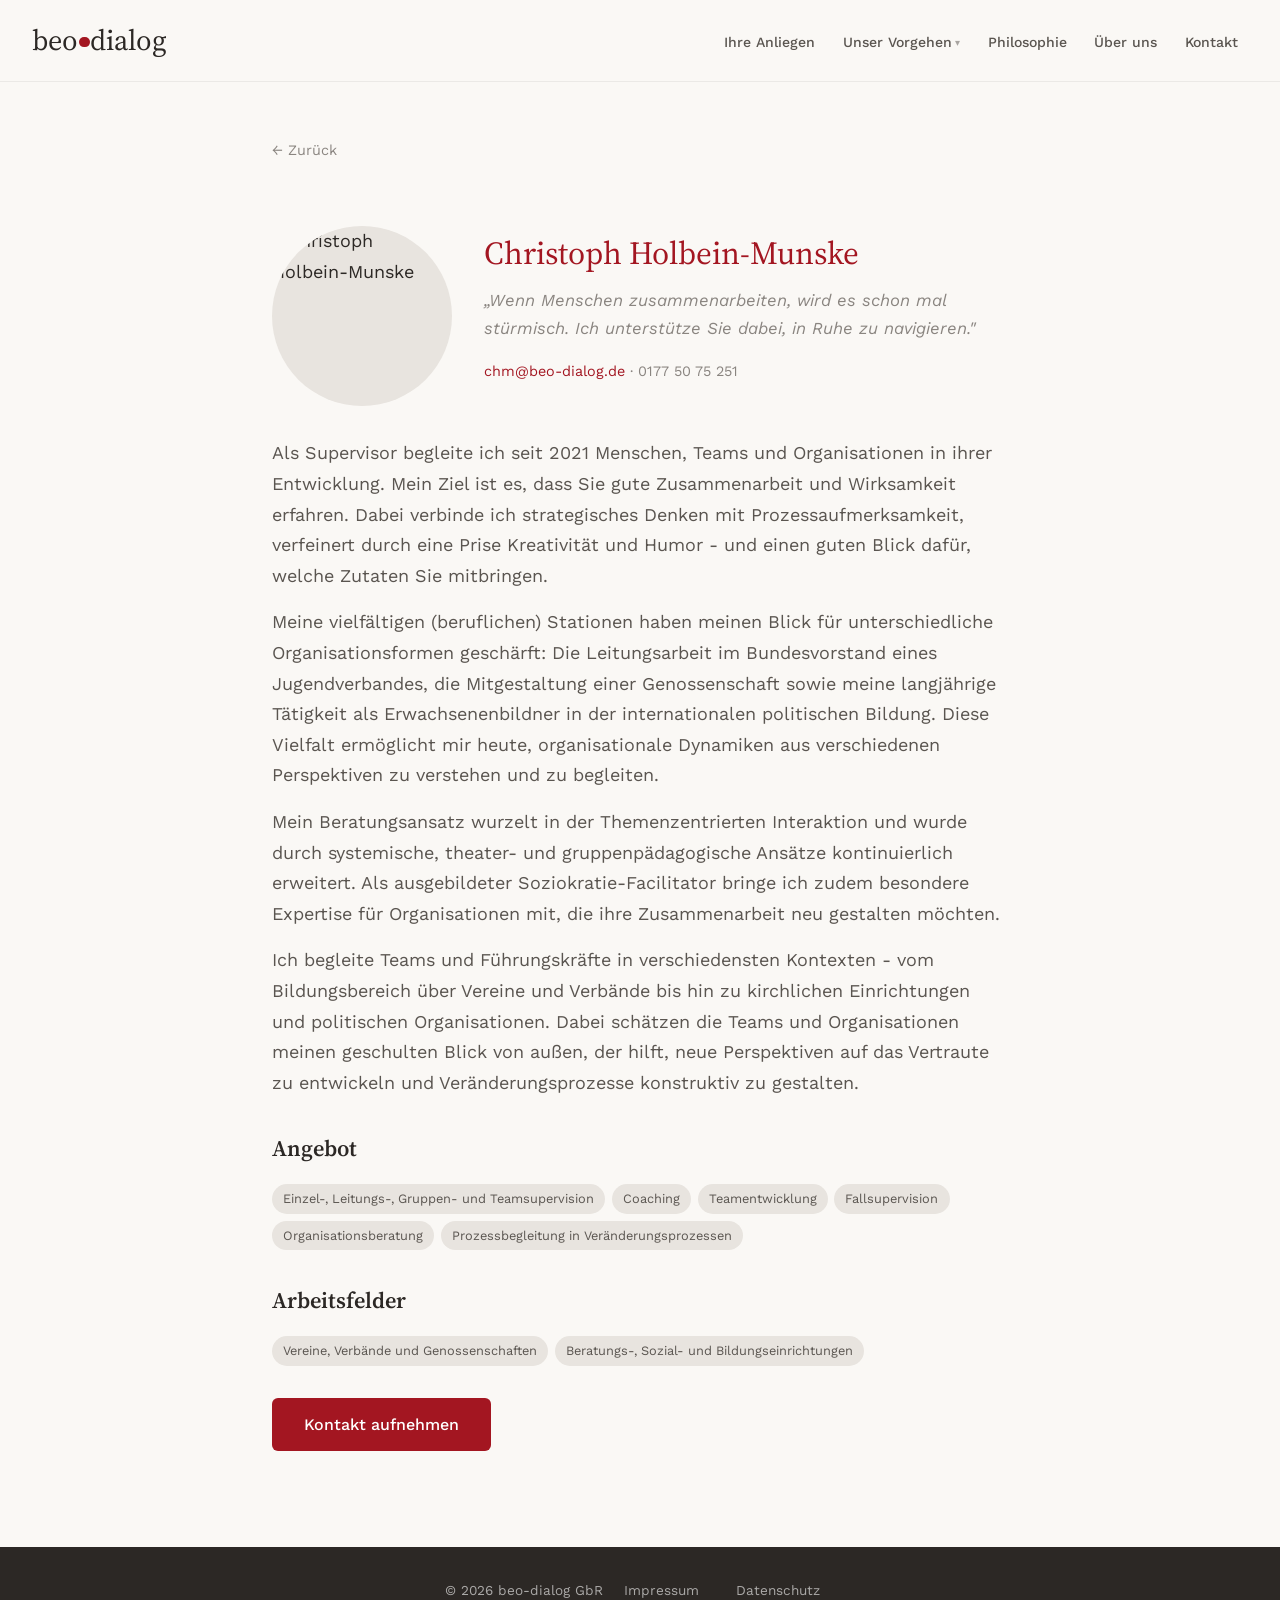
==== christoph-holbein-munske.html @ 33ee1fd1 "Restructure single-file app into separate HTML pages - Extract shared styles into style.css - Create" ====
<!DOCTYPE html>
<html lang="de">
<head>
  <meta charset="UTF-8">
  <meta name="viewport" content="width=device-width, initial-scale=1.0">
  <meta name="description" content="Christoph Holbein-Munske – Supervisor und Coach bei beo-dialog.">
  <title>Christoph Holbein-Munske – beo-dialog</title>
  <link rel="preconnect" href="https://fonts.googleapis.com">
  <link rel="preconnect" href="https://fonts.gstatic.com" crossorigin>
  <link href="https://fonts.googleapis.com/css2?family=Source+Serif+4:opsz,wght@8..60,400;8..60,600&family=Work+Sans:wght@300;400;500;600&display=swap" rel="stylesheet">
  <link rel="stylesheet" href="style.css">
</head>
<body>

<nav>
  <a href="index.html" class="logo">beo<span class="logo-dot"></span>dialog</a>
  <ul class="nav-links">
    <li><a href="index.html#anliegen">Ihre Anliegen</a></li>
    <li class="nav-dropdown">
      <a href="index.html#formate">Unser Vorgehen</a>
      <div class="dropdown-menu">
        <a href="supervision.html">Supervision</a>
        <a href="coaching.html">Coaching / Führung</a>
        <a href="teamentwicklung.html">Teamentwicklung</a>
        <a href="organisationsberatung.html">Organisationsberatung</a>
        <a href="training.html">Training</a>
      </div>
    </li>
    <li><a href="index.html#philosophie">Philosophie</a></li>
    <li><a href="index.html#ueber-uns">Über uns</a></li>
    <li><a href="index.html#kontakt">Kontakt</a></li>
  </ul>
  <button class="nav-toggle" aria-label="Menü"><span></span><span></span><span></span></button>
</nav>

<main class="subpage-main">
  <div class="subpage-header">
    <a href="index.html" class="subpage-back">← Zurück</a>
  </div>
  <div class="subpage-body">
    <div class="profile-hero">
      <div class="profile-photo">
        <img src="bilder/holbein-munske.jpg" alt="Christoph Holbein-Munske">
      </div>
      <div class="profile-intro">
        <div class="profile-name">Christoph Holbein-Munske</div>
        <div class="profile-claim">„Wenn Menschen zusammenarbeiten, wird es schon mal stürmisch. Ich unterstütze Sie dabei, in Ruhe zu navigieren."</div>
        <div class="profile-contact-line">
          <a href="mailto:chm@beo-dialog.de">chm@beo-dialog.de</a> · 0177 50 75 251
        </div>
      </div>
    </div>

    <p>Als Supervisor begleite ich seit 2021 Menschen, Teams und Organisationen in ihrer Entwicklung. Mein Ziel ist es, dass Sie gute Zusammenarbeit und Wirksamkeit erfahren. Dabei verbinde ich strategisches Denken mit Prozessaufmerksamkeit, verfeinert durch eine Prise Kreativität und Humor - und einen guten Blick dafür, welche Zutaten Sie mitbringen.</p>
    <p>Meine vielfältigen (beruflichen) Stationen haben meinen Blick für unterschiedliche Organisationsformen geschärft: Die Leitungsarbeit im Bundesvorstand eines Jugendverbandes, die Mitgestaltung einer Genossenschaft sowie meine langjährige Tätigkeit als Erwachsenenbildner in der internationalen politischen Bildung. Diese Vielfalt ermöglicht mir heute, organisationale Dynamiken aus verschiedenen Perspektiven zu verstehen und zu begleiten.</p>
    <p>Mein Beratungsansatz wurzelt in der Themenzentrierten Interaktion und wurde durch systemische, theater- und gruppenpädagogische Ansätze kontinuierlich erweitert. Als ausgebildeter Soziokratie-Facilitator bringe ich zudem besondere Expertise für Organisationen mit, die ihre Zusammenarbeit neu gestalten möchten.</p>
    <p>Ich begleite Teams und Führungskräfte in verschiedensten Kontexten - vom Bildungsbereich über Vereine und Verbände bis hin zu kirchlichen Einrichtungen und politischen Organisationen. Dabei schätzen die Teams und Organisationen meinen geschulten Blick von außen, der hilft, neue Perspektiven auf das Vertraute zu entwickeln und Veränderungsprozesse konstruktiv zu gestalten.</p>

    <h2>Angebot</h2>
    <div class="branchen">
      <span class="branche-tag">Einzel-, Leitungs-, Gruppen- und Teamsupervision</span>
      <span class="branche-tag">Coaching</span>
      <span class="branche-tag">Teamentwicklung</span>
      <span class="branche-tag">Fallsupervision</span>
      <span class="branche-tag">Organisationsberatung</span>
      <span class="branche-tag">Prozessbegleitung in Veränderungsprozessen</span>
    </div>

    <h2 style="margin-top: var(--space-md)">Arbeitsfelder</h2>
    <div class="branchen">
      <span class="branche-tag">Vereine, Verbände und Genossenschaften</span>
      <span class="branche-tag">Beratungs-, Sozial- und Bildungseinrichtungen</span>
    </div>
    <a class="subpage-cta" href="mailto:chm@beo-dialog.de">Kontakt aufnehmen</a>
  </div>
</main>

<footer>
  <p>© 2026 beo-dialog GbR <a href="#">Impressum</a> <a href="#">Datenschutz</a></p>
</footer>

<script>
const navToggle = document.querySelector('.nav-toggle');
const navLinks = document.querySelector('.nav-links');
navToggle.addEventListener('click', () => navLinks.classList.toggle('active'));
document.querySelectorAll('.nav-dropdown > a').forEach(t => {
  t.addEventListener('click', e => {
    if (window.innerWidth <= 768) { e.preventDefault(); t.parentElement.classList.toggle('open'); }
  });
});
</script>
</body>
</html>
---- style.css ----
/* === VARIABLEN === */
:root {
  --beo-red: #A31621;
  --beo-red-dark: #7D1119;
  --warm-white: #FAF8F5;
  --warm-gray: #E8E4DF;
  --text-dark: #2C2825;
  --text-medium: #5A5550;
  --text-light: #8A8580;
  --font-display: 'Source Serif 4', Georgia, serif;
  --font-body: 'Work Sans', -apple-system, sans-serif;
  --space-xs: 0.5rem;
  --space-sm: 1rem;
  --space-md: 2rem;
  --space-lg: 4rem;
  --space-xl: 6rem;
  --space-xxl: 10rem;
}

/* === RESET === */
* { margin: 0; padding: 0; box-sizing: border-box; }
html { scroll-behavior: smooth; }
body {
  font-family: var(--font-body);
  font-size: 18px;
  line-height: 1.7;
  color: var(--text-dark);
  background: var(--warm-white);
  overflow-x: hidden;
}

/* === NAVIGATION === */
nav {
  position: fixed;
  top: 0; left: 0; right: 0;
  z-index: 200;
  padding: var(--space-sm) var(--space-md);
  display: flex;
  justify-content: space-between;
  align-items: center;
  background: rgba(250, 248, 245, 0.97);
  backdrop-filter: blur(10px);
  border-bottom: 1px solid rgba(0,0,0,0.06);
}

.logo {
  font-family: var(--font-display);
  font-size: 1.8rem;
  font-weight: 400;
  color: var(--text-dark);
  text-decoration: none;
}
.logo-dot {
  display: inline-block;
  width: .35em;
  height: .35em;
  background: var(--beo-red);
  border-radius: 50%;
  margin-left: .05em;
  transform: translateY(-.1em);
}

.nav-links {
  display: flex;
  gap: var(--space-xs);
  list-style: none;
  align-items: center;
}
.nav-links a {
  font-size: .88rem;
  font-weight: 500;
  color: var(--text-medium);
  text-decoration: none;
  padding: .4em .7em;
  border-radius: 4px;
  transition: color .2s;
}
.nav-links a:hover { color: var(--beo-red); }

.nav-dropdown { position: relative; }
.nav-dropdown > a::after { content: ' ▾'; font-size: .7em; opacity: .5; }

.dropdown-menu {
  display: none;
  position: absolute;
  top: calc(100% + 4px);
  left: 0;
  background: #fff;
  border-radius: 6px;
  box-shadow: 0 8px 30px rgba(0,0,0,.12);
  padding: .5rem 0;
  min-width: 220px;
  z-index: 300;
}
.dropdown-menu a {
  display: block;
  padding: .5rem 1.2rem;
  font-size: .88rem;
  color: var(--text-medium);
  border-radius: 0;
}
.dropdown-menu a:hover { background: var(--warm-white); color: var(--beo-red); }
.nav-dropdown:hover .dropdown-menu { display: block; }

.nav-toggle {
  display: none;
  background: none;
  border: none;
  cursor: pointer;
  padding: var(--space-xs);
}
.nav-toggle span {
  display: block;
  width: 24px;
  height: 2px;
  background: var(--text-dark);
  margin: 5px 0;
  transition: .3s;
}

/* === HERO (nur index.html) === */
.hero {
  min-height: 100vh;
  display: flex;
  flex-direction: column;
  justify-content: center;
  padding: var(--space-xxl) var(--space-md) var(--space-lg);
}
.hero-content { max-width: 900px; margin: 0 auto; text-align: center; }

.hero h1 {
  font-family: var(--font-display);
  font-size: clamp(2.5rem, 6vw, 4rem);
  font-weight: 400;
  line-height: 1.2;
  color: var(--beo-red);
  margin-bottom: var(--space-md);
  opacity: 0;
  animation: fadeUp .8s ease forwards;
}
.hero-intro {
  font-size: 1.25rem;
  color: var(--text-medium);
  max-width: 700px;
  margin: 0 auto var(--space-sm);
  opacity: 0;
  animation: fadeUp .8s ease .2s forwards;
}
.hero-dialog {
  font-size: 1.1rem;
  color: var(--text-light);
  font-style: italic;
  max-width: 650px;
  margin: 0 auto var(--space-lg);
  opacity: 0;
  animation: fadeUp .8s ease .3s forwards;
}

@keyframes fadeUp {
  from { opacity: 0; transform: translateY(20px); }
  to   { opacity: 1; transform: translateY(0); }
}

/* === TEAM-CAROUSEL (nur index.html) === */
.team-section {
  padding: var(--space-lg) 0;
  opacity: 0;
  animation: fadeUp .8s ease .4s forwards;
}
.team-carousel {
  position: relative;
  max-width: 900px;
  margin: 0 auto;
  padding: 0 var(--space-xl);
  overflow: hidden;
}
.team-track {
  display: flex;
  gap: var(--space-lg);
  justify-content: center;
  align-items: flex-start;
  transition: transform .5s cubic-bezier(.4,0,.2,1);
}
.team-member {
  flex: 0 0 auto;
  text-align: center;
  text-decoration: none;
  color: inherit;
  display: block;
  transition: transform .3s;
}
.team-member:hover { transform: translateY(-5px); }
.member-photo {
  width: 130px;
  height: 130px;
  border-radius: 50%;
  overflow: hidden;
  margin: 0 auto var(--space-xs);
  border: 3px solid transparent;
  transition: border-color .3s, box-shadow .3s;
  background: var(--warm-gray);
  display: flex;
  align-items: center;
  justify-content: center;
}
.member-photo img { width: 100%; height: 100%; object-fit: cover; }
.team-member:hover .member-photo {
  border-color: var(--beo-red);
  box-shadow: 0 8px 30px rgba(163,22,33,.15);
}
.member-name {
  font-family: var(--font-display);
  font-size: 1.05rem;
  font-weight: 600;
  color: var(--text-dark);
}

.carousel-nav {
  position: absolute;
  top: 40%;
  transform: translateY(-50%);
  width: 40px; height: 40px;
  border: none;
  background: #fff;
  border-radius: 50%;
  cursor: pointer;
  display: flex;
  align-items: center;
  justify-content: center;
  box-shadow: 0 2px 10px rgba(0,0,0,.1);
  transition: all .2s;
  color: var(--beo-red);
  font-size: 1.4rem;
}
.carousel-nav:hover { background: var(--beo-red); color: #fff; }
.carousel-nav.prev { left: 8px; }
.carousel-nav.next { right: 8px; }

.carousel-dots { display: flex; justify-content: center; gap: var(--space-xs); margin-top: var(--space-sm); }
.carousel-dot {
  width: 8px; height: 8px;
  border-radius: 50%;
  background: var(--warm-gray);
  border: none; cursor: pointer;
  transition: all .2s;
}
.carousel-dot.active { background: var(--beo-red); transform: scale(1.3); }

/* === SECTIONS (index.html) === */
section { padding: var(--space-xl) var(--space-md); }
.section-inner { max-width: 800px; margin: 0 auto; }
section h2 {
  font-family: var(--font-display);
  font-size: clamp(1.8rem, 4vw, 2.5rem);
  font-weight: 400;
  color: var(--beo-red);
  margin-bottom: var(--space-md);
}
section p { margin-bottom: var(--space-sm); color: var(--text-medium); }

.anliegen { background: #fff; }
.anliegen-grid {
  display: grid;
  grid-template-columns: repeat(auto-fit, minmax(300px, 1fr));
  gap: var(--space-md);
  margin-top: var(--space-md);
}
.anliegen-card {
  padding: var(--space-md);
  background: var(--warm-white);
  border-radius: 8px;
  border-left: 3px solid var(--beo-red);
}
.anliegen-card h3 {
  font-family: var(--font-display);
  font-size: 1.2rem;
  font-weight: 600;
  color: var(--text-dark);
  margin-bottom: var(--space-xs);
}
.anliegen-card p { font-size: .95rem; margin-bottom: .5rem; }
.anliegen-card p:last-child { margin-bottom: 0; }

.spannungsfelder { background: var(--text-dark); color: var(--warm-white); }
.spannungsfelder h2 { color: var(--warm-white); }
.spannungsfelder p { color: rgba(255,255,255,.8); }
.spannungen-list {
  display: grid;
  grid-template-columns: repeat(auto-fit, minmax(250px, 1fr));
  gap: var(--space-sm) var(--space-md);
  margin-top: var(--space-md);
  list-style: none;
}
.spannung-item {
  display: flex;
  align-items: center;
  gap: var(--space-sm);
  font-size: 1rem;
  color: rgba(255,255,255,.9);
}
.spannung-item::before {
  content: '';
  width: 30px; height: 2px;
  background: var(--beo-red);
  flex-shrink: 0;
}

.vorgehen { background: var(--warm-white); }
.vorgehen-steps {
  display: grid;
  grid-template-columns: repeat(auto-fit, minmax(180px, 1fr));
  gap: var(--space-md);
  margin-top: var(--space-md);
}
.step { text-align: center; padding: var(--space-sm); }
.step-number {
  width: 48px; height: 48px;
  border-radius: 50%;
  background: var(--beo-red);
  color: #fff;
  display: flex;
  align-items: center;
  justify-content: center;
  font-family: var(--font-display);
  font-size: 1.4rem;
  font-weight: 600;
  margin: 0 auto var(--space-xs);
}
.step h3 {
  font-family: var(--font-display);
  font-size: 1.05rem;
  font-weight: 600;
  color: var(--text-dark);
  margin-bottom: .3rem;
}
.step p { font-size: .9rem; }

.formate { background: #fff; }
.formate-grid {
  display: grid;
  grid-template-columns: repeat(auto-fit, minmax(220px, 1fr));
  gap: var(--space-sm);
  margin-top: var(--space-lg);
}
.format-card {
  padding: var(--space-md) var(--space-sm);
  background: var(--warm-white);
  border-radius: 8px;
  text-align: center;
  transition: all .25s;
  border: 1px solid transparent;
  text-decoration: none;
  color: inherit;
  display: block;
}
.format-card:hover {
  border-color: var(--beo-red);
  box-shadow: 0 4px 20px rgba(163,22,33,.1);
  transform: translateY(-3px);
}
.format-icon { font-size: 2rem; margin-bottom: var(--space-xs); }
.format-card h3 {
  font-family: var(--font-display);
  font-size: 1.1rem;
  font-weight: 600;
  color: var(--text-dark);
  margin-bottom: .3rem;
}
.format-card p { font-size: .85rem; color: var(--text-light); margin-bottom: 0; }

.ueber-uns { background: var(--warm-white); }
.kontakt { background: var(--beo-red); color: #fff; text-align: center; }
.kontakt h2 { color: #fff; }
.kontakt p { color: rgba(255,255,255,.9); }
.kontakt a { color: #fff; text-decoration: none; border-bottom: 1px solid rgba(255,255,255,.5); transition: border-color .2s; }
.kontakt a:hover { border-color: #fff; }

footer {
  background: var(--text-dark);
  color: rgba(255,255,255,.6);
  padding: var(--space-md);
  text-align: center;
  font-size: .85rem;
}
footer a { color: rgba(255,255,255,.6); text-decoration: none; margin: 0 var(--space-sm); }
footer a:hover { color: #fff; }

/* === UNTERSEITEN-LAYOUT === */
.subpage-main { padding-top: 70px; }

.subpage-header {
  max-width: 800px;
  margin: 0 auto;
  padding: var(--space-lg) var(--space-md) var(--space-md);
}
.subpage-back {
  display: inline-flex;
  align-items: center;
  gap: .4em;
  font-size: .9rem;
  color: var(--text-light);
  text-decoration: none;
  margin-bottom: var(--space-md);
  transition: color .2s;
}
.subpage-back:hover { color: var(--beo-red); }

.subpage-header h1 {
  font-family: var(--font-display);
  font-size: clamp(2rem, 5vw, 3rem);
  font-weight: 400;
  color: var(--beo-red);
  margin-bottom: var(--space-sm);
}
.subpage-header .subtitle {
  font-size: 1.15rem;
  color: var(--text-medium);
  font-style: italic;
}

.subpage-body {
  max-width: 800px;
  margin: 0 auto;
  padding: 0 var(--space-md) var(--space-xl);
}
.subpage-body p { margin-bottom: var(--space-sm); color: var(--text-medium); }
.subpage-body h2 {
  font-family: var(--font-display);
  font-size: 1.4rem;
  font-weight: 600;
  color: var(--text-dark);
  margin-top: var(--space-md);
  margin-bottom: var(--space-sm);
}

.anlaesse { list-style: none; padding: 0; }
.anlaesse li {
  padding: .6rem 0;
  border-bottom: 1px solid var(--warm-gray);
  color: var(--text-medium);
  font-size: .95rem;
  display: flex;
  align-items: flex-start;
  gap: .7rem;
}
.anlaesse li::before {
  content: '';
  width: 6px; height: 6px;
  background: var(--beo-red);
  border-radius: 50%;
  flex-shrink: 0;
  margin-top: .55rem;
}

.subpage-cta {
  display: inline-block;
  margin-top: var(--space-md);
  padding: .8rem 2rem;
  background: var(--beo-red);
  color: #fff;
  font-size: 1rem;
  font-weight: 500;
  text-decoration: none;
  border-radius: 6px;
  transition: background .2s, transform .2s;
}
.subpage-cta:hover { background: var(--beo-red-dark); transform: translateY(-1px); }

/* === PERSONEN-PROFILE === */
.profile-hero {
  display: flex;
  gap: var(--space-md);
  align-items: flex-start;
  margin-bottom: var(--space-md);
}
.profile-photo {
  width: 180px; height: 180px;
  border-radius: 50%;
  background: var(--warm-gray);
  flex-shrink: 0;
  display: flex;
  align-items: center;
  justify-content: center;
  overflow: hidden;
}
.profile-photo img { width: 100%; height: 100%; object-fit: cover; }
.profile-intro { flex: 1; }
.profile-name {
  font-family: var(--font-display);
  font-size: 2rem;
  font-weight: 400;
  color: var(--beo-red);
  margin-bottom: .3rem;
}
.profile-claim {
  font-style: italic;
  color: var(--text-light);
  font-size: 1.05rem;
  margin-bottom: var(--space-sm);
}
.profile-contact-line { font-size: .9rem; color: var(--text-light); margin-top: var(--space-xs); }
.profile-contact-line a { color: var(--beo-red); text-decoration: none; }
.profile-contact-line a:hover { text-decoration: underline; }

.vita-list { list-style: none; padding: 0; }
.vita-list li {
  padding: .5rem 0;
  border-bottom: 1px solid var(--warm-gray);
  color: var(--text-medium);
  font-size: .92rem;
  display: flex;
  align-items: flex-start;
  gap: .7rem;
}
.vita-list li::before {
  content: '';
  width: 6px; height: 6px;
  background: var(--beo-red);
  border-radius: 50%;
  flex-shrink: 0;
  margin-top: .5rem;
}

.branchen { display: flex; flex-wrap: wrap; gap: .4rem; margin-top: var(--space-xs); }
.branche-tag {
  background: var(--warm-gray);
  color: var(--text-medium);
  padding: .25rem .7rem;
  border-radius: 20px;
  font-size: .8rem;
}

/* === RESPONSIVE === */
@media (max-width: 768px) {
  nav { padding: var(--space-sm); }
  .nav-links {
    display: none;
    position: absolute;
    top: 100%; left: 0; right: 0;
    background: #fff;
    flex-direction: column;
    padding: var(--space-sm) var(--space-md);
    gap: 0;
    border-bottom: 1px solid var(--warm-gray);
    box-shadow: 0 8px 20px rgba(0,0,0,.08);
  }
  .nav-links.active { display: flex; }
  .nav-links > li > a { padding: .7em 0; display: block; border-bottom: 1px solid var(--warm-gray); }
  .dropdown-menu { position: static; box-shadow: none; padding-left: var(--space-sm); display: none; }
  .nav-dropdown.open .dropdown-menu { display: block; }
  .dropdown-menu a { padding: .5rem 0; border-bottom: 1px solid var(--warm-gray); }
  .nav-toggle { display: block; }

  .team-carousel { padding: 0 var(--space-sm); }
  .team-track {
    justify-content: flex-start;
    overflow-x: auto;
    scroll-snap-type: x mandatory;
    -webkit-overflow-scrolling: touch;
    padding-bottom: var(--space-sm);
  }
  .team-member { scroll-snap-align: center; }
  .carousel-nav { display: none; }

  section { padding: var(--space-lg) var(--space-sm); }

  .profile-hero { flex-direction: column; align-items: center; text-align: center; }
  .profile-photo { width: 150px; height: 150px; }
}
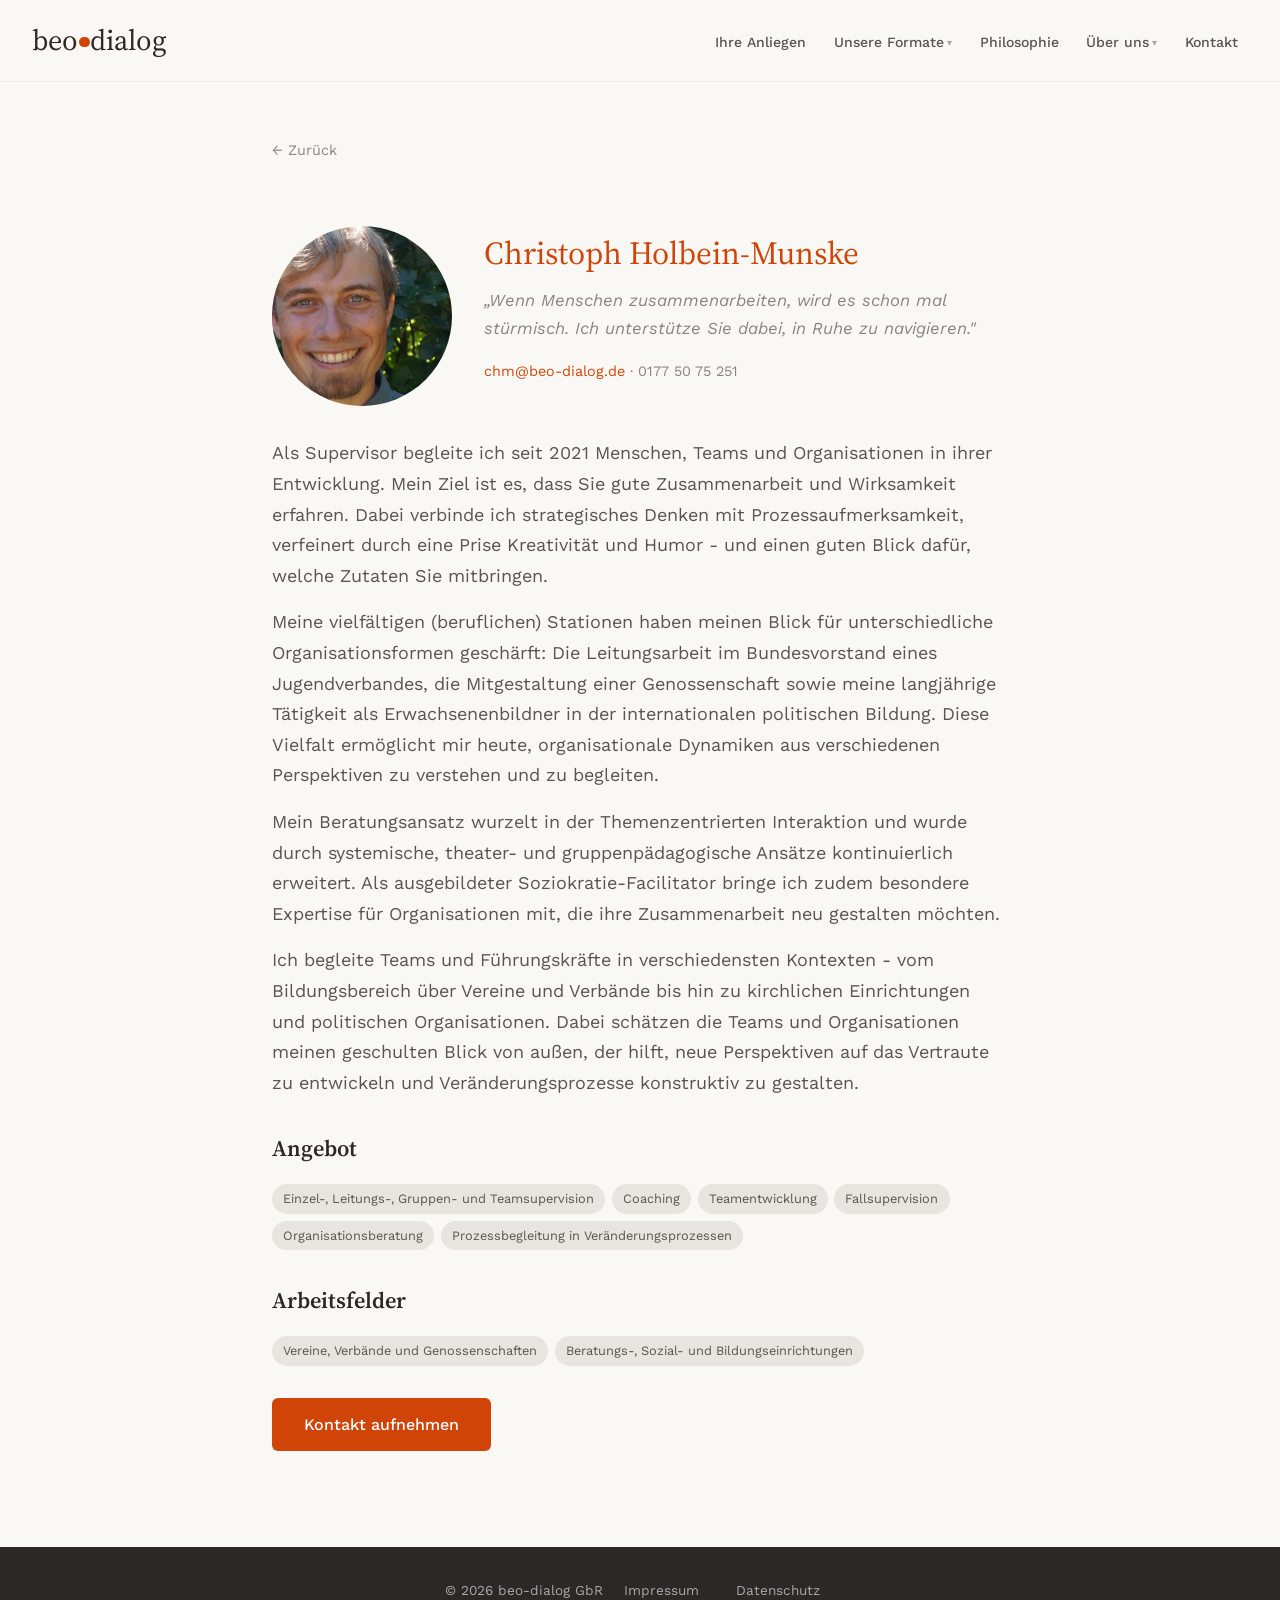
==== commit 59e85c9c: "UX: CTA-Button, Nav-Labels, Formate-Grid, Über-uns-Dropdown, Carousel-Fix" ====
--- a/christoph-holbein-munske.html
+++ b/christoph-holbein-munske.html
@@ -17,7 +17,7 @@
   <ul class="nav-links">
     <li><a href="index.html#anliegen">Ihre Anliegen</a></li>
     <li class="nav-dropdown">
-      <a href="index.html#formate">Unser Vorgehen</a>
+      <a href="index.html#formate">Unsere Formate</a>
       <div class="dropdown-menu">
         <a href="supervision.html">Supervision</a>
         <a href="coaching.html">Coaching / Führung</a>
@@ -27,7 +27,15 @@
       </div>
     </li>
     <li><a href="index.html#philosophie">Philosophie</a></li>
-    <li><a href="index.html#ueber-uns">Über uns</a></li>
+    <li class="nav-dropdown">
+      <a href="index.html#ueber-uns">Über uns</a>
+      <div class="dropdown-menu">
+        <a href="paul-fortmeier.html">Paul Fortmeier</a>
+        <a href="sabine-reese-fortmeier.html">Sabine Reese-Fortmeier</a>
+        <a href="dafni-bouzikou.html">Dafni Bouzikou</a>
+        <a href="christoph-holbein-munske.html">Christoph Holbein-Munske</a>
+      </div>
+    </li>
     <li><a href="index.html#kontakt">Kontakt</a></li>
   </ul>
   <button class="nav-toggle" aria-label="Menü"><span></span><span></span><span></span></button>
--- a/style.css
+++ b/style.css
@@ -1,569 +1,611 @@
-/* === VARIABLEN === */
-:root {
-  --beo-red: #A31621;
-  --beo-red-dark: #7D1119;
-  --warm-white: #FAF8F5;
-  --warm-gray: #E8E4DF;
-  --text-dark: #2C2825;
-  --text-medium: #5A5550;
-  --text-light: #8A8580;
-  --font-display: 'Source Serif 4', Georgia, serif;
-  --font-body: 'Work Sans', -apple-system, sans-serif;
-  --space-xs: 0.5rem;
-  --space-sm: 1rem;
-  --space-md: 2rem;
-  --space-lg: 4rem;
-  --space-xl: 6rem;
-  --space-xxl: 10rem;
-}
-
-/* === RESET === */
-* { margin: 0; padding: 0; box-sizing: border-box; }
-html { scroll-behavior: smooth; }
-body {
-  font-family: var(--font-body);
-  font-size: 18px;
-  line-height: 1.7;
-  color: var(--text-dark);
-  background: var(--warm-white);
-  overflow-x: hidden;
-}
-
-/* === NAVIGATION === */
-nav {
-  position: fixed;
-  top: 0; left: 0; right: 0;
-  z-index: 200;
-  padding: var(--space-sm) var(--space-md);
-  display: flex;
-  justify-content: space-between;
-  align-items: center;
-  background: rgba(250, 248, 245, 0.97);
-  backdrop-filter: blur(10px);
-  border-bottom: 1px solid rgba(0,0,0,0.06);
-}
-
-.logo {
-  font-family: var(--font-display);
-  font-size: 1.8rem;
-  font-weight: 400;
-  color: var(--text-dark);
-  text-decoration: none;
-}
-.logo-dot {
-  display: inline-block;
-  width: .35em;
-  height: .35em;
-  background: var(--beo-red);
-  border-radius: 50%;
-  margin-left: .05em;
-  transform: translateY(-.1em);
-}
-
-.nav-links {
-  display: flex;
-  gap: var(--space-xs);
-  list-style: none;
-  align-items: center;
-}
-.nav-links a {
-  font-size: .88rem;
-  font-weight: 500;
-  color: var(--text-medium);
-  text-decoration: none;
-  padding: .4em .7em;
-  border-radius: 4px;
-  transition: color .2s;
-}
-.nav-links a:hover { color: var(--beo-red); }
-
-.nav-dropdown { position: relative; }
-.nav-dropdown > a::after { content: ' ▾'; font-size: .7em; opacity: .5; }
-
-.dropdown-menu {
-  display: none;
-  position: absolute;
-  top: calc(100% + 4px);
-  left: 0;
-  background: #fff;
-  border-radius: 6px;
-  box-shadow: 0 8px 30px rgba(0,0,0,.12);
-  padding: .5rem 0;
-  min-width: 220px;
-  z-index: 300;
-}
-.dropdown-menu a {
-  display: block;
-  padding: .5rem 1.2rem;
-  font-size: .88rem;
-  color: var(--text-medium);
-  border-radius: 0;
-}
-.dropdown-menu a:hover { background: var(--warm-white); color: var(--beo-red); }
-.nav-dropdown:hover .dropdown-menu { display: block; }
-
-.nav-toggle {
-  display: none;
-  background: none;
-  border: none;
-  cursor: pointer;
-  padding: var(--space-xs);
-}
-.nav-toggle span {
-  display: block;
-  width: 24px;
-  height: 2px;
-  background: var(--text-dark);
-  margin: 5px 0;
-  transition: .3s;
-}
-
-/* === HERO (nur index.html) === */
-.hero {
-  min-height: 100vh;
-  display: flex;
-  flex-direction: column;
-  justify-content: center;
-  padding: var(--space-xxl) var(--space-md) var(--space-lg);
-}
-.hero-content { max-width: 900px; margin: 0 auto; text-align: center; }
-
-.hero h1 {
-  font-family: var(--font-display);
-  font-size: clamp(2.5rem, 6vw, 4rem);
-  font-weight: 400;
-  line-height: 1.2;
-  color: var(--beo-red);
-  margin-bottom: var(--space-md);
-  opacity: 0;
-  animation: fadeUp .8s ease forwards;
-}
-.hero-intro {
-  font-size: 1.25rem;
-  color: var(--text-medium);
-  max-width: 700px;
-  margin: 0 auto var(--space-sm);
-  opacity: 0;
-  animation: fadeUp .8s ease .2s forwards;
-}
-.hero-dialog {
-  font-size: 1.1rem;
-  color: var(--text-light);
-  font-style: italic;
-  max-width: 650px;
-  margin: 0 auto var(--space-lg);
-  opacity: 0;
-  animation: fadeUp .8s ease .3s forwards;
-}
-
-@keyframes fadeUp {
-  from { opacity: 0; transform: translateY(20px); }
-  to   { opacity: 1; transform: translateY(0); }
-}
-
-/* === TEAM-CAROUSEL (nur index.html) === */
-.team-section {
-  padding: var(--space-lg) 0;
-  opacity: 0;
-  animation: fadeUp .8s ease .4s forwards;
-}
-.team-carousel {
-  position: relative;
-  max-width: 900px;
-  margin: 0 auto;
-  padding: 0 var(--space-xl);
-  overflow: hidden;
-}
-.team-track {
-  display: flex;
-  gap: var(--space-lg);
-  justify-content: center;
-  align-items: flex-start;
-  transition: transform .5s cubic-bezier(.4,0,.2,1);
-}
-.team-member {
-  flex: 0 0 auto;
-  text-align: center;
-  text-decoration: none;
-  color: inherit;
-  display: block;
-  transition: transform .3s;
-}
-.team-member:hover { transform: translateY(-5px); }
-.member-photo {
-  width: 130px;
-  height: 130px;
-  border-radius: 50%;
-  overflow: hidden;
-  margin: 0 auto var(--space-xs);
-  border: 3px solid transparent;
-  transition: border-color .3s, box-shadow .3s;
-  background: var(--warm-gray);
-  display: flex;
-  align-items: center;
-  justify-content: center;
-}
-.member-photo img { width: 100%; height: 100%; object-fit: cover; }
-.team-member:hover .member-photo {
-  border-color: var(--beo-red);
-  box-shadow: 0 8px 30px rgba(163,22,33,.15);
-}
-.member-name {
-  font-family: var(--font-display);
-  font-size: 1.05rem;
-  font-weight: 600;
-  color: var(--text-dark);
-}
-
-.carousel-nav {
-  position: absolute;
-  top: 40%;
-  transform: translateY(-50%);
-  width: 40px; height: 40px;
-  border: none;
-  background: #fff;
-  border-radius: 50%;
-  cursor: pointer;
-  display: flex;
-  align-items: center;
-  justify-content: center;
-  box-shadow: 0 2px 10px rgba(0,0,0,.1);
-  transition: all .2s;
-  color: var(--beo-red);
-  font-size: 1.4rem;
-}
-.carousel-nav:hover { background: var(--beo-red); color: #fff; }
-.carousel-nav.prev { left: 8px; }
-.carousel-nav.next { right: 8px; }
-
-.carousel-dots { display: flex; justify-content: center; gap: var(--space-xs); margin-top: var(--space-sm); }
-.carousel-dot {
-  width: 8px; height: 8px;
-  border-radius: 50%;
-  background: var(--warm-gray);
-  border: none; cursor: pointer;
-  transition: all .2s;
-}
-.carousel-dot.active { background: var(--beo-red); transform: scale(1.3); }
-
-/* === SECTIONS (index.html) === */
-section { padding: var(--space-xl) var(--space-md); }
-.section-inner { max-width: 800px; margin: 0 auto; }
-section h2 {
-  font-family: var(--font-display);
-  font-size: clamp(1.8rem, 4vw, 2.5rem);
-  font-weight: 400;
-  color: var(--beo-red);
-  margin-bottom: var(--space-md);
-}
-section p { margin-bottom: var(--space-sm); color: var(--text-medium); }
-
-.anliegen { background: #fff; }
-.anliegen-grid {
-  display: grid;
-  grid-template-columns: repeat(auto-fit, minmax(300px, 1fr));
-  gap: var(--space-md);
-  margin-top: var(--space-md);
-}
-.anliegen-card {
-  padding: var(--space-md);
-  background: var(--warm-white);
-  border-radius: 8px;
-  border-left: 3px solid var(--beo-red);
-}
-.anliegen-card h3 {
-  font-family: var(--font-display);
-  font-size: 1.2rem;
-  font-weight: 600;
-  color: var(--text-dark);
-  margin-bottom: var(--space-xs);
-}
-.anliegen-card p { font-size: .95rem; margin-bottom: .5rem; }
-.anliegen-card p:last-child { margin-bottom: 0; }
-
-.spannungsfelder { background: var(--text-dark); color: var(--warm-white); }
-.spannungsfelder h2 { color: var(--warm-white); }
-.spannungsfelder p { color: rgba(255,255,255,.8); }
-.spannungen-list {
-  display: grid;
-  grid-template-columns: repeat(auto-fit, minmax(250px, 1fr));
-  gap: var(--space-sm) var(--space-md);
-  margin-top: var(--space-md);
-  list-style: none;
-}
-.spannung-item {
-  display: flex;
-  align-items: center;
-  gap: var(--space-sm);
-  font-size: 1rem;
-  color: rgba(255,255,255,.9);
-}
-.spannung-item::before {
-  content: '';
-  width: 30px; height: 2px;
-  background: var(--beo-red);
-  flex-shrink: 0;
-}
-
-.vorgehen { background: var(--warm-white); }
-.vorgehen-steps {
-  display: grid;
-  grid-template-columns: repeat(auto-fit, minmax(180px, 1fr));
-  gap: var(--space-md);
-  margin-top: var(--space-md);
-}
-.step { text-align: center; padding: var(--space-sm); }
-.step-number {
-  width: 48px; height: 48px;
-  border-radius: 50%;
-  background: var(--beo-red);
-  color: #fff;
-  display: flex;
-  align-items: center;
-  justify-content: center;
-  font-family: var(--font-display);
-  font-size: 1.4rem;
-  font-weight: 600;
-  margin: 0 auto var(--space-xs);
-}
-.step h3 {
-  font-family: var(--font-display);
-  font-size: 1.05rem;
-  font-weight: 600;
-  color: var(--text-dark);
-  margin-bottom: .3rem;
-}
-.step p { font-size: .9rem; }
-
-.formate { background: #fff; }
-.formate-grid {
-  display: grid;
-  grid-template-columns: repeat(auto-fit, minmax(220px, 1fr));
-  gap: var(--space-sm);
-  margin-top: var(--space-lg);
-}
-.format-card {
-  padding: var(--space-md) var(--space-sm);
-  background: var(--warm-white);
-  border-radius: 8px;
-  text-align: center;
-  transition: all .25s;
-  border: 1px solid transparent;
-  text-decoration: none;
-  color: inherit;
-  display: block;
-}
-.format-card:hover {
-  border-color: var(--beo-red);
-  box-shadow: 0 4px 20px rgba(163,22,33,.1);
-  transform: translateY(-3px);
-}
-.format-icon { font-size: 2rem; margin-bottom: var(--space-xs); }
-.format-card h3 {
-  font-family: var(--font-display);
-  font-size: 1.1rem;
-  font-weight: 600;
-  color: var(--text-dark);
-  margin-bottom: .3rem;
-}
-.format-card p { font-size: .85rem; color: var(--text-light); margin-bottom: 0; }
-
-.ueber-uns { background: var(--warm-white); }
-.kontakt { background: var(--beo-red); color: #fff; text-align: center; }
-.kontakt h2 { color: #fff; }
-.kontakt p { color: rgba(255,255,255,.9); }
-.kontakt a { color: #fff; text-decoration: none; border-bottom: 1px solid rgba(255,255,255,.5); transition: border-color .2s; }
-.kontakt a:hover { border-color: #fff; }
-
-footer {
-  background: var(--text-dark);
-  color: rgba(255,255,255,.6);
-  padding: var(--space-md);
-  text-align: center;
-  font-size: .85rem;
-}
-footer a { color: rgba(255,255,255,.6); text-decoration: none; margin: 0 var(--space-sm); }
-footer a:hover { color: #fff; }
-
-/* === UNTERSEITEN-LAYOUT === */
-.subpage-main { padding-top: 70px; }
-
-.subpage-header {
-  max-width: 800px;
-  margin: 0 auto;
-  padding: var(--space-lg) var(--space-md) var(--space-md);
-}
-.subpage-back {
-  display: inline-flex;
-  align-items: center;
-  gap: .4em;
-  font-size: .9rem;
-  color: var(--text-light);
-  text-decoration: none;
-  margin-bottom: var(--space-md);
-  transition: color .2s;
-}
-.subpage-back:hover { color: var(--beo-red); }
-
-.subpage-header h1 {
-  font-family: var(--font-display);
-  font-size: clamp(2rem, 5vw, 3rem);
-  font-weight: 400;
-  color: var(--beo-red);
-  margin-bottom: var(--space-sm);
-}
-.subpage-header .subtitle {
-  font-size: 1.15rem;
-  color: var(--text-medium);
-  font-style: italic;
-}
-
-.subpage-body {
-  max-width: 800px;
-  margin: 0 auto;
-  padding: 0 var(--space-md) var(--space-xl);
-}
-.subpage-body p { margin-bottom: var(--space-sm); color: var(--text-medium); }
-.subpage-body h2 {
-  font-family: var(--font-display);
-  font-size: 1.4rem;
-  font-weight: 600;
-  color: var(--text-dark);
-  margin-top: var(--space-md);
-  margin-bottom: var(--space-sm);
-}
-
-.anlaesse { list-style: none; padding: 0; }
-.anlaesse li {
-  padding: .6rem 0;
-  border-bottom: 1px solid var(--warm-gray);
-  color: var(--text-medium);
-  font-size: .95rem;
-  display: flex;
-  align-items: flex-start;
-  gap: .7rem;
-}
-.anlaesse li::before {
-  content: '';
-  width: 6px; height: 6px;
-  background: var(--beo-red);
-  border-radius: 50%;
-  flex-shrink: 0;
-  margin-top: .55rem;
-}
-
-.subpage-cta {
-  display: inline-block;
-  margin-top: var(--space-md);
-  padding: .8rem 2rem;
-  background: var(--beo-red);
-  color: #fff;
-  font-size: 1rem;
-  font-weight: 500;
-  text-decoration: none;
-  border-radius: 6px;
-  transition: background .2s, transform .2s;
-}
-.subpage-cta:hover { background: var(--beo-red-dark); transform: translateY(-1px); }
-
-/* === PERSONEN-PROFILE === */
-.profile-hero {
-  display: flex;
-  gap: var(--space-md);
-  align-items: flex-start;
-  margin-bottom: var(--space-md);
-}
-.profile-photo {
-  width: 180px; height: 180px;
-  border-radius: 50%;
-  background: var(--warm-gray);
-  flex-shrink: 0;
-  display: flex;
-  align-items: center;
-  justify-content: center;
-  overflow: hidden;
-}
-.profile-photo img { width: 100%; height: 100%; object-fit: cover; }
-.profile-intro { flex: 1; }
-.profile-name {
-  font-family: var(--font-display);
-  font-size: 2rem;
-  font-weight: 400;
-  color: var(--beo-red);
-  margin-bottom: .3rem;
-}
-.profile-claim {
-  font-style: italic;
-  color: var(--text-light);
-  font-size: 1.05rem;
-  margin-bottom: var(--space-sm);
-}
-.profile-contact-line { font-size: .9rem; color: var(--text-light); margin-top: var(--space-xs); }
-.profile-contact-line a { color: var(--beo-red); text-decoration: none; }
-.profile-contact-line a:hover { text-decoration: underline; }
-
-.vita-list { list-style: none; padding: 0; }
-.vita-list li {
-  padding: .5rem 0;
-  border-bottom: 1px solid var(--warm-gray);
-  color: var(--text-medium);
-  font-size: .92rem;
-  display: flex;
-  align-items: flex-start;
-  gap: .7rem;
-}
-.vita-list li::before {
-  content: '';
-  width: 6px; height: 6px;
-  background: var(--beo-red);
-  border-radius: 50%;
-  flex-shrink: 0;
-  margin-top: .5rem;
-}
-
-.branchen { display: flex; flex-wrap: wrap; gap: .4rem; margin-top: var(--space-xs); }
-.branche-tag {
-  background: var(--warm-gray);
-  color: var(--text-medium);
-  padding: .25rem .7rem;
-  border-radius: 20px;
-  font-size: .8rem;
-}
-
-/* === RESPONSIVE === */
-@media (max-width: 768px) {
-  nav { padding: var(--space-sm); }
-  .nav-links {
-    display: none;
-    position: absolute;
-    top: 100%; left: 0; right: 0;
-    background: #fff;
-    flex-direction: column;
-    padding: var(--space-sm) var(--space-md);
-    gap: 0;
-    border-bottom: 1px solid var(--warm-gray);
-    box-shadow: 0 8px 20px rgba(0,0,0,.08);
-  }
-  .nav-links.active { display: flex; }
-  .nav-links > li > a { padding: .7em 0; display: block; border-bottom: 1px solid var(--warm-gray); }
-  .dropdown-menu { position: static; box-shadow: none; padding-left: var(--space-sm); display: none; }
-  .nav-dropdown.open .dropdown-menu { display: block; }
-  .dropdown-menu a { padding: .5rem 0; border-bottom: 1px solid var(--warm-gray); }
-  .nav-toggle { display: block; }
-
-  .team-carousel { padding: 0 var(--space-sm); }
-  .team-track {
-    justify-content: flex-start;
-    overflow-x: auto;
-    scroll-snap-type: x mandatory;
-    -webkit-overflow-scrolling: touch;
-    padding-bottom: var(--space-sm);
-  }
-  .team-member { scroll-snap-align: center; }
-  .carousel-nav { display: none; }
-
-  section { padding: var(--space-lg) var(--space-sm); }
-
-  .profile-hero { flex-direction: column; align-items: center; text-align: center; }
-  .profile-photo { width: 150px; height: 150px; }
-}
+/* === VARIABLEN === */
+:root {
+  --beo-red: #d04507;
+  --beo-red-dark: #a63705;
+  --warm-white: #FAF8F5;
+  --warm-gray: #E8E4DF;
+  --text-dark: #2C2825;
+  --text-medium: #5A5550;
+  --text-light: #8A8580;
+  --font-display: 'Source Serif 4', Georgia, serif;
+  --font-body: 'Work Sans', -apple-system, sans-serif;
+  --space-xs: 0.5rem;
+  --space-sm: 1rem;
+  --space-md: 2rem;
+  --space-lg: 4rem;
+  --space-xl: 6rem;
+  --space-xxl: 10rem;
+}
+
+/* === RESET === */
+* { margin: 0; padding: 0; box-sizing: border-box; }
+html { scroll-behavior: smooth; }
+body {
+  font-family: var(--font-body);
+  font-size: 18px;
+  line-height: 1.7;
+  color: var(--text-dark);
+  background: var(--warm-white);
+  overflow-x: hidden;
+}
+
+/* === NAVIGATION === */
+nav {
+  position: fixed;
+  top: 0; left: 0; right: 0;
+  z-index: 200;
+  padding: var(--space-sm) var(--space-md);
+  display: flex;
+  justify-content: space-between;
+  align-items: center;
+  background: rgba(250, 248, 245, 0.97);
+  backdrop-filter: blur(10px);
+  border-bottom: 1px solid rgba(0,0,0,0.06);
+}
+
+.logo {
+  font-family: var(--font-display);
+  font-size: 1.8rem;
+  font-weight: 400;
+  color: var(--text-dark);
+  text-decoration: none;
+}
+.logo-dot {
+  display: inline-block;
+  width: .35em;
+  height: .35em;
+  background: var(--beo-red);
+  border-radius: 50%;
+  margin-left: .05em;
+  transform: translateY(-.1em);
+}
+
+.nav-links {
+  display: flex;
+  gap: var(--space-xs);
+  list-style: none;
+  align-items: center;
+}
+.nav-links a {
+  font-size: .88rem;
+  font-weight: 500;
+  color: var(--text-medium);
+  text-decoration: none;
+  padding: .4em .7em;
+  border-radius: 4px;
+  transition: color .2s;
+}
+.nav-links a:hover { color: var(--beo-red); }
+
+.nav-dropdown { position: relative; }
+.nav-dropdown > a::after { content: ' ▾'; font-size: .7em; opacity: .5; }
+
+.dropdown-menu {
+  display: none;
+  position: absolute;
+  top: calc(100% + 4px);
+  left: 0;
+  background: #fff;
+  border-radius: 6px;
+  box-shadow: 0 8px 30px rgba(0,0,0,.12);
+  padding: .5rem 0;
+  min-width: 220px;
+  z-index: 300;
+}
+.dropdown-menu a {
+  display: block;
+  padding: .5rem 1.2rem;
+  font-size: .88rem;
+  color: var(--text-medium);
+  border-radius: 0;
+}
+.dropdown-menu a:hover { background: var(--warm-white); color: var(--beo-red); }
+.nav-dropdown:hover .dropdown-menu { display: block; }
+
+.nav-toggle {
+  display: none;
+  background: none;
+  border: none;
+  cursor: pointer;
+  padding: var(--space-xs);
+}
+.nav-toggle span {
+  display: block;
+  width: 24px;
+  height: 2px;
+  background: var(--text-dark);
+  margin: 5px 0;
+  transition: .3s;
+}
+
+/* === HERO (nur index.html) === */
+.hero {
+  min-height: 100vh;
+  display: flex;
+  flex-direction: column;
+  justify-content: center;
+  padding: var(--space-xxl) var(--space-md) var(--space-lg);
+}
+.hero-content { max-width: 900px; margin: 0 auto; text-align: center; }
+
+.hero h1 {
+  font-family: var(--font-display);
+  font-size: clamp(2.5rem, 6vw, 4rem);
+  font-weight: 400;
+  line-height: 1.2;
+  color: var(--beo-red);
+  margin-bottom: var(--space-md);
+  opacity: 0;
+  animation: fadeUp .8s ease forwards;
+}
+.hero-intro {
+  font-size: 1.25rem;
+  color: var(--text-medium);
+  max-width: 700px;
+  margin: 0 auto var(--space-sm);
+  opacity: 0;
+  animation: fadeUp .8s ease .2s forwards;
+}
+.hero-dialog {
+  font-size: 1.1rem;
+  color: var(--text-light);
+  font-style: italic;
+  max-width: 650px;
+  margin: 0 auto var(--space-lg);
+  opacity: 0;
+  animation: fadeUp .8s ease .3s forwards;
+}
+
+@keyframes fadeUp {
+  from { opacity: 0; transform: translateY(20px); }
+  to   { opacity: 1; transform: translateY(0); }
+}
+
+/* === HERO CTA === */
+.hero-cta {
+  display: inline-block;
+  margin-top: var(--space-md);
+  padding: 0.9rem 2.2rem;
+  background: var(--beo-red);
+  color: #fff;
+  font-family: var(--font-body);
+  font-size: 1rem;
+  font-weight: 500;
+  text-decoration: none;
+  border-radius: 6px;
+  transition: background .2s, transform .2s;
+  opacity: 0;
+  animation: fadeUp .8s ease .4s forwards;
+}
+.hero-cta:hover { background: var(--beo-red-dark); transform: translateY(-2px); }
+
+/* === TEAM-CAROUSEL (nur index.html) === */
+.team-section {
+  padding: var(--space-lg) 0;
+  opacity: 0;
+  animation: fadeUp .8s ease .4s forwards;
+}
+.team-carousel {
+  position: relative;
+  max-width: 900px;
+  margin: 0 auto;
+  padding: 0 var(--space-xl);
+  overflow: hidden;
+}
+.team-track {
+  display: flex;
+  gap: var(--space-lg);
+  justify-content: center;
+  align-items: flex-start;
+  transition: transform .5s cubic-bezier(.4,0,.2,1);
+}
+.team-member {
+  flex: 0 0 auto;
+  text-align: center;
+  text-decoration: none;
+  color: inherit;
+  display: block;
+  transition: transform .3s;
+}
+.team-member:hover { transform: translateY(-5px); }
+.member-photo {
+  width: 130px;
+  height: 130px;
+  border-radius: 50%;
+  overflow: hidden;
+  margin: 0 auto var(--space-xs);
+  border: 3px solid transparent;
+  transition: border-color .3s, box-shadow .3s;
+  background: var(--warm-gray);
+  display: flex;
+  align-items: center;
+  justify-content: center;
+}
+.member-photo img { width: 100%; height: 100%; object-fit: cover; }
+.team-member:hover .member-photo {
+  border-color: var(--beo-red);
+  box-shadow: 0 8px 30px rgba(163,22,33,.15);
+}
+.member-name {
+  font-family: var(--font-display);
+  font-size: 1.05rem;
+  font-weight: 600;
+  color: var(--text-dark);
+}
+
+.carousel-nav {
+  position: absolute;
+  top: 40%;
+  transform: translateY(-50%);
+  width: 40px; height: 40px;
+  border: none;
+  background: #fff;
+  border-radius: 50%;
+  cursor: pointer;
+  display: flex;
+  align-items: center;
+  justify-content: center;
+  box-shadow: 0 2px 10px rgba(0,0,0,.1);
+  transition: all .2s;
+  color: var(--beo-red);
+  font-size: 1.4rem;
+}
+.carousel-nav:hover { background: var(--beo-red); color: #fff; }
+.carousel-nav.prev { left: 8px; }
+.carousel-nav.next { right: 8px; }
+
+.carousel-dots { display: flex; justify-content: center; gap: var(--space-xs); margin-top: var(--space-sm); }
+.carousel-dot {
+  width: 8px; height: 8px;
+  border-radius: 50%;
+  background: var(--warm-gray);
+  border: none; cursor: pointer;
+  transition: all .2s;
+}
+.carousel-dot.active { background: var(--beo-red); transform: scale(1.3); }
+
+/* === SECTIONS (index.html) === */
+section { padding: var(--space-xl) var(--space-md); }
+.section-inner { max-width: 800px; margin: 0 auto; }
+section h2 {
+  font-family: var(--font-display);
+  font-size: clamp(1.8rem, 4vw, 2.5rem);
+  font-weight: 400;
+  color: var(--beo-red);
+  margin-bottom: var(--space-md);
+}
+section p { margin-bottom: var(--space-sm); color: var(--text-medium); }
+
+.anliegen { background: #fff; }
+.anliegen-grid {
+  display: grid;
+  grid-template-columns: repeat(auto-fit, minmax(300px, 1fr));
+  gap: var(--space-md);
+  margin-top: var(--space-md);
+}
+.anliegen-card {
+  padding: var(--space-md);
+  background: var(--warm-white);
+  border-radius: 8px;
+  border-left: 3px solid var(--beo-red);
+}
+.anliegen-card h3 {
+  font-family: var(--font-display);
+  font-size: 1.2rem;
+  font-weight: 600;
+  color: var(--text-dark);
+  margin-bottom: var(--space-xs);
+}
+.anliegen-card p { font-size: .95rem; margin-bottom: .5rem; }
+.anliegen-card p:last-child { margin-bottom: 0; }
+
+.spannungsfelder { background: var(--text-dark); color: var(--warm-white); }
+.spannungsfelder h2 { color: var(--warm-white); }
+.spannungsfelder p { color: rgba(255,255,255,.8); }
+.spannungen-list {
+  display: grid;
+  grid-template-columns: repeat(auto-fit, minmax(250px, 1fr));
+  gap: var(--space-sm) var(--space-md);
+  margin-top: var(--space-md);
+  list-style: none;
+}
+.spannung-item {
+  display: flex;
+  align-items: center;
+  gap: var(--space-sm);
+  font-size: 1rem;
+  color: rgba(255,255,255,.9);
+}
+.spannung-item::before {
+  content: '';
+  width: 30px; height: 2px;
+  background: var(--beo-red);
+  flex-shrink: 0;
+}
+
+.vorgehen { background: var(--warm-white); }
+.vorgehen-steps {
+  display: grid;
+  grid-template-columns: repeat(4, 1fr);
+  gap: var(--space-md);
+  margin-top: var(--space-md);
+}
+.step { text-align: center; padding: var(--space-sm); }
+.step-number {
+  width: 48px; height: 48px;
+  border-radius: 50%;
+  background: var(--beo-red);
+  color: #fff;
+  display: flex;
+  align-items: center;
+  justify-content: center;
+  font-family: var(--font-display);
+  font-size: 1.4rem;
+  font-weight: 600;
+  margin: 0 auto var(--space-xs);
+}
+.step h3 {
+  font-family: var(--font-display);
+  font-size: 1.05rem;
+  font-weight: 600;
+  color: var(--text-dark);
+  margin-bottom: .3rem;
+}
+.step p { font-size: .9rem; }
+
+.formate { background: #fff; }
+.formate-carousel {
+  position: relative;
+  margin-top: var(--space-lg);
+  padding: 0 3rem;
+  overflow: hidden;
+}
+.formate-track {
+  display: flex;
+  gap: var(--space-sm);
+  transition: transform .5s cubic-bezier(.4,0,.2,1);
+}
+.format-card {
+  flex: 0 0 auto;
+  width: 185px;
+  padding: var(--space-md) var(--space-sm);
+  background: var(--warm-white);
+  border-radius: 8px;
+  text-align: center;
+  transition: all .25s;
+  border: 1px solid transparent;
+  text-decoration: none;
+  color: inherit;
+  display: block;
+}
+.format-card:hover {
+  border-color: var(--beo-red);
+  box-shadow: 0 4px 20px rgba(163,22,33,.1);
+  transform: translateY(-3px);
+}
+.format-icon { font-size: 2rem; margin-bottom: var(--space-xs); }
+.format-card h3 {
+  font-family: var(--font-display);
+  font-size: 1.1rem;
+  font-weight: 600;
+  color: var(--text-dark);
+  margin-bottom: .3rem;
+}
+.format-card p { font-size: .85rem; color: var(--text-light); margin-bottom: 0; }
+
+.ueber-uns { background: var(--warm-white); }
+.kontakt { background: var(--beo-red); color: #fff; text-align: center; }
+.kontakt h2 { color: #fff; }
+.kontakt p { color: rgba(255,255,255,.9); }
+.kontakt a { color: #fff; text-decoration: none; border-bottom: 1px solid rgba(255,255,255,.5); transition: border-color .2s; }
+.kontakt a:hover { border-color: #fff; }
+
+footer {
+  background: var(--text-dark);
+  color: rgba(255,255,255,.6);
+  padding: var(--space-md);
+  text-align: center;
+  font-size: .85rem;
+}
+footer a { color: rgba(255,255,255,.6); text-decoration: none; margin: 0 var(--space-sm); }
+footer a:hover { color: #fff; }
+
+/* === UNTERSEITEN-LAYOUT === */
+.subpage-main { padding-top: 70px; }
+
+.subpage-header {
+  max-width: 800px;
+  margin: 0 auto;
+  padding: var(--space-lg) var(--space-md) var(--space-md);
+}
+.subpage-back {
+  display: inline-flex;
+  align-items: center;
+  gap: .4em;
+  font-size: .9rem;
+  color: var(--text-light);
+  text-decoration: none;
+  margin-bottom: var(--space-md);
+  transition: color .2s;
+}
+.subpage-back:hover { color: var(--beo-red); }
+
+.subpage-header h1 {
+  font-family: var(--font-display);
+  font-size: clamp(2rem, 5vw, 3rem);
+  font-weight: 400;
+  color: var(--beo-red);
+  margin-bottom: var(--space-sm);
+}
+.subpage-header .subtitle {
+  font-size: 1.15rem;
+  color: var(--text-medium);
+  font-style: italic;
+}
+
+.subpage-body {
+  max-width: 800px;
+  margin: 0 auto;
+  padding: 0 var(--space-md) var(--space-xl);
+}
+.subpage-body p { margin-bottom: var(--space-sm); color: var(--text-medium); }
+.subpage-body h2 {
+  font-family: var(--font-display);
+  font-size: 1.4rem;
+  font-weight: 600;
+  color: var(--text-dark);
+  margin-top: var(--space-md);
+  margin-bottom: var(--space-sm);
+}
+
+.anlaesse { list-style: none; padding: 0; }
+.anlaesse li {
+  padding: .6rem 0;
+  border-bottom: 1px solid var(--warm-gray);
+  color: var(--text-medium);
+  font-size: .95rem;
+  display: flex;
+  align-items: flex-start;
+  gap: .7rem;
+}
+.anlaesse li::before {
+  content: '';
+  width: 6px; height: 6px;
+  background: var(--beo-red);
+  border-radius: 50%;
+  flex-shrink: 0;
+  margin-top: .55rem;
+}
+
+.subpage-cta {
+  display: inline-block;
+  margin-top: var(--space-md);
+  padding: .8rem 2rem;
+  background: var(--beo-red);
+  color: #fff;
+  font-size: 1rem;
+  font-weight: 500;
+  text-decoration: none;
+  border-radius: 6px;
+  transition: background .2s, transform .2s;
+}
+.subpage-cta:hover { background: var(--beo-red-dark); transform: translateY(-1px); }
+
+/* === PERSONEN-PROFILE === */
+.profile-hero {
+  display: flex;
+  gap: var(--space-md);
+  align-items: flex-start;
+  margin-bottom: var(--space-md);
+}
+.profile-photo {
+  width: 180px; height: 180px;
+  border-radius: 50%;
+  background: var(--warm-gray);
+  flex-shrink: 0;
+  display: flex;
+  align-items: center;
+  justify-content: center;
+  overflow: hidden;
+}
+.profile-photo img { width: 100%; height: 100%; object-fit: cover; }
+.profile-intro { flex: 1; }
+.profile-name {
+  font-family: var(--font-display);
+  font-size: 2rem;
+  font-weight: 400;
+  color: var(--beo-red);
+  margin-bottom: .3rem;
+}
+.profile-claim {
+  font-style: italic;
+  color: var(--text-light);
+  font-size: 1.05rem;
+  margin-bottom: var(--space-sm);
+}
+.profile-contact-line { font-size: .9rem; color: var(--text-light); margin-top: var(--space-xs); }
+.profile-contact-line a { color: var(--beo-red); text-decoration: none; }
+.profile-contact-line a:hover { text-decoration: underline; }
+
+.vita-list { list-style: none; padding: 0; }
+.vita-list li {
+  padding: .5rem 0;
+  border-bottom: 1px solid var(--warm-gray);
+  color: var(--text-medium);
+  font-size: .92rem;
+  display: flex;
+  align-items: flex-start;
+  gap: .7rem;
+}
+.vita-list li::before {
+  content: '';
+  width: 6px; height: 6px;
+  background: var(--beo-red);
+  border-radius: 50%;
+  flex-shrink: 0;
+  margin-top: .5rem;
+}
+
+.branchen { display: flex; flex-wrap: wrap; gap: .4rem; margin-top: var(--space-xs); }
+.branche-tag {
+  background: var(--warm-gray);
+  color: var(--text-medium);
+  padding: .25rem .7rem;
+  border-radius: 20px;
+  font-size: .8rem;
+}
+
+/* === FORMATE-GRID AUF DESKTOP === */
+@media (min-width: 769px) {
+  .formate .section-inner { max-width: 1060px; }
+  .formate-carousel { overflow: visible; padding: 0; }
+  .formate-carousel .carousel-nav,
+  #formateDots { display: none; }
+  .formate-track {
+    flex-wrap: wrap;
+    justify-content: center;
+    transform: none !important;
+    transition: none;
+  }
+  .format-card { width: 185px; }
+}
+
+/* === RESPONSIVE === */
+@media (max-width: 768px) {
+  nav { padding: var(--space-sm); }
+  .nav-links {
+    display: none;
+    position: absolute;
+    top: 100%; left: 0; right: 0;
+    background: #fff;
+    flex-direction: column;
+    padding: var(--space-sm) var(--space-md);
+    gap: 0;
+    border-bottom: 1px solid var(--warm-gray);
+    box-shadow: 0 8px 20px rgba(0,0,0,.08);
+  }
+  .nav-links.active { display: flex; }
+  .nav-links > li > a { padding: .7em 0; display: block; border-bottom: 1px solid var(--warm-gray); }
+  .dropdown-menu { position: static; box-shadow: none; padding-left: var(--space-sm); display: none; }
+  .nav-dropdown.open .dropdown-menu { display: block; }
+  .dropdown-menu a { padding: .5rem 0; border-bottom: 1px solid var(--warm-gray); }
+  .nav-toggle { display: block; }
+
+  .team-carousel { padding: 0 var(--space-sm); }
+  .team-track {
+    justify-content: flex-start;
+    overflow-x: auto;
+    scroll-snap-type: x mandatory;
+    -webkit-overflow-scrolling: touch;
+    padding-bottom: var(--space-sm);
+  }
+  .team-member { scroll-snap-align: center; }
+  .carousel-nav { display: none; }
+
+  section { padding: var(--space-lg) var(--space-sm); }
+  .formate-carousel { padding: 0 var(--space-sm); }
+
+  .profile-hero { flex-direction: column; align-items: center; text-align: center; }
+  .profile-photo { width: 150px; height: 150px; }
+  .vorgehen-steps { grid-template-columns: repeat(2, 1fr); }
+}
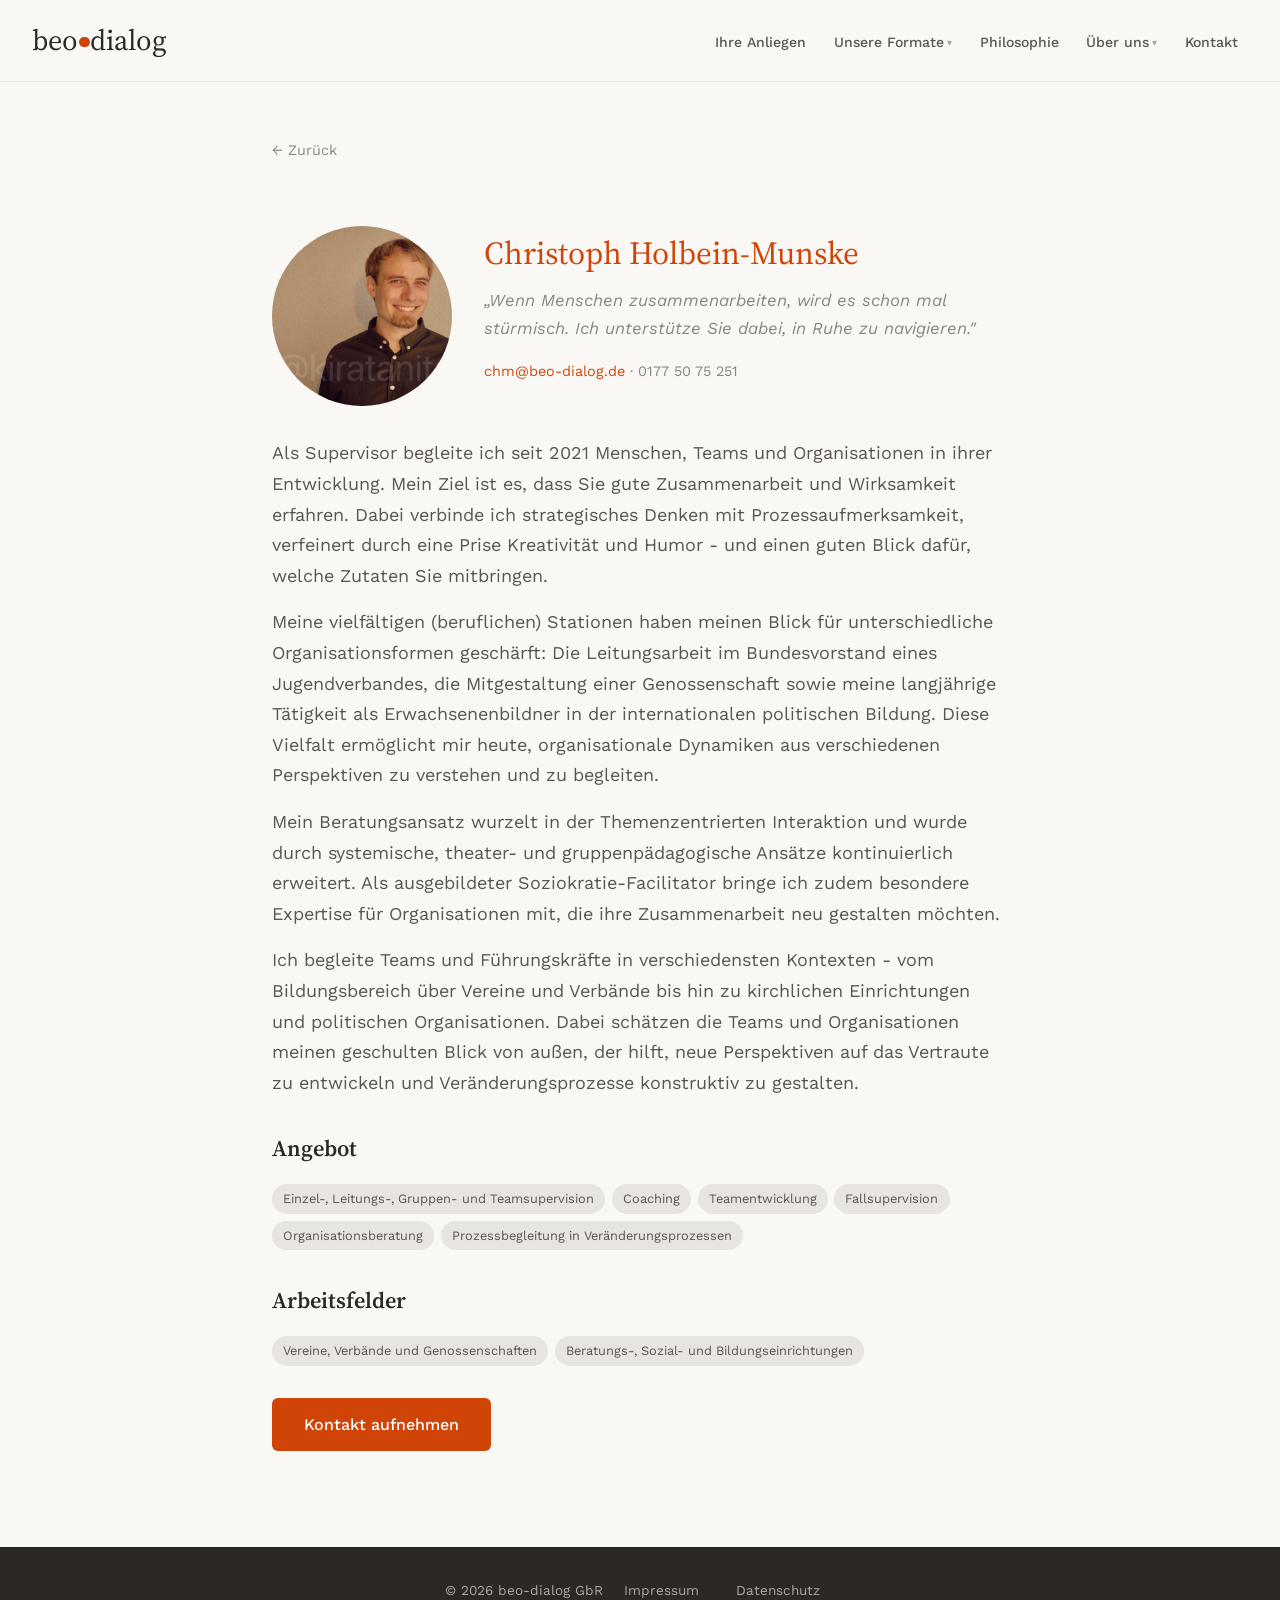
==== commit 5666f49f: "Neue Team- und Gruppenfotos eingebunden Ersetzt die alten Platzhalterbilder durch die neuen Fotos au" ====
--- a/christoph-holbein-munske.html
+++ b/christoph-holbein-munske.html
@@ -48,7 +48,7 @@
   <div class="subpage-body">
     <div class="profile-hero">
       <div class="profile-photo">
-        <img src="bilder/holbein-munske.jpg" alt="Christoph Holbein-Munske">
+        <img src="bilder/508_JPG_1500pixel.jpg" alt="Christoph Holbein-Munske">
       </div>
       <div class="profile-intro">
         <div class="profile-name">Christoph Holbein-Munske</div>
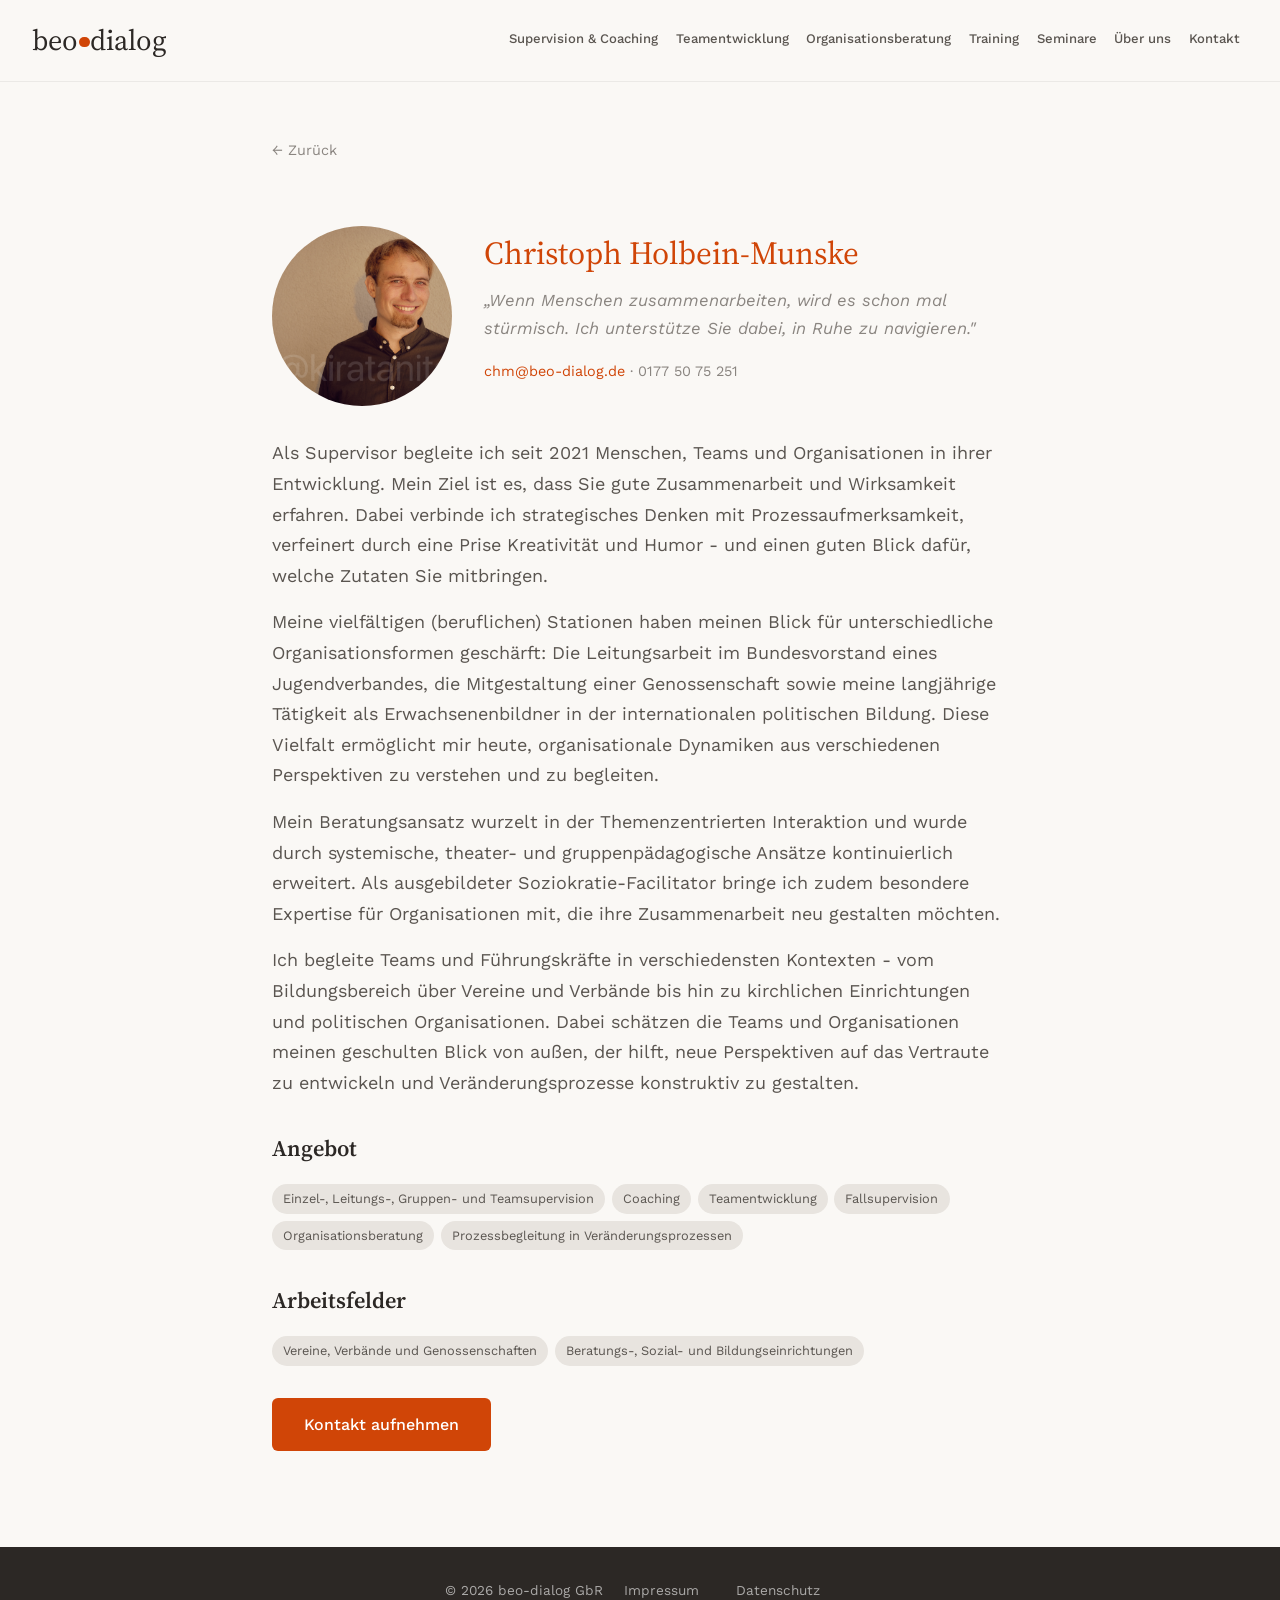
==== commit 44431052: "One-Pager: Angebote in die Hauptnavigation Die fünf Angebotsformen liegen jetzt als Anker-Sections a" ====
--- a/christoph-holbein-munske.html
+++ b/christoph-holbein-munske.html
@@ -15,30 +15,15 @@
 <nav>
   <a href="index.html" class="logo">beo<span class="logo-dot"></span>dialog</a>
   <ul class="nav-links">
-    <li><a href="index.html#anliegen">Ihre Anliegen</a></li>
-    <li class="nav-dropdown">
-      <a href="index.html#formate">Unsere Formate</a>
-      <div class="dropdown-menu">
-        <a href="supervision.html">Supervision</a>
-        <a href="coaching.html">Coaching / Führung</a>
-        <a href="teamentwicklung.html">Teamentwicklung</a>
-        <a href="organisationsberatung.html">Organisationsberatung</a>
-        <a href="training.html">Training</a>
-      </div>
-    </li>
-    <li><a href="index.html#philosophie">Philosophie</a></li>
-    <li class="nav-dropdown">
-      <a href="index.html#ueber-uns">Über uns</a>
-      <div class="dropdown-menu">
-        <a href="paul-fortmeier.html">Paul Fortmeier</a>
-        <a href="sabine-reese-fortmeier.html">Sabine Reese-Fortmeier</a>
-        <a href="dafni-bouzikou.html">Dafni Bouzikou</a>
-        <a href="christoph-holbein-munske.html">Christoph Holbein-Munske</a>
-      </div>
-    </li>
+    <li><a href="index.html#supervision-coaching">Supervision &amp; Coaching</a></li>
+    <li><a href="index.html#teamentwicklung">Teamentwicklung</a></li>
+    <li><a href="index.html#organisationsberatung">Organisationsberatung</a></li>
+    <li><a href="index.html#training">Training</a></li>
+    <li><a href="index.html#seminare">Seminare</a></li>
+    <li><a href="index.html#ueber-uns">Über uns</a></li>
     <li><a href="index.html#kontakt">Kontakt</a></li>
   </ul>
-  <button class="nav-toggle" aria-label="Menü"><span></span><span></span><span></span></button>
+  <button class="nav-toggle" aria-label="Menü" aria-expanded="false"><span></span><span></span><span></span></button>
 </nav>
 
 <main class="subpage-main">
@@ -90,11 +75,9 @@
 <script>
 const navToggle = document.querySelector('.nav-toggle');
 const navLinks = document.querySelector('.nav-links');
-navToggle.addEventListener('click', () => navLinks.classList.toggle('active'));
-document.querySelectorAll('.nav-dropdown > a').forEach(t => {
-  t.addEventListener('click', e => {
-    if (window.innerWidth <= 768) { e.preventDefault(); t.parentElement.classList.toggle('open'); }
-  });
+navToggle.addEventListener('click', () => {
+  const open = navLinks.classList.toggle('active');
+  navToggle.setAttribute('aria-expanded', open);
 });
 </script>
 </body>
--- a/style.css
+++ b/style.css
@@ -1,611 +1,607 @@
-/* === VARIABLEN === */
-:root {
-  --beo-red: #d04507;
-  --beo-red-dark: #a63705;
-  --warm-white: #FAF8F5;
-  --warm-gray: #E8E4DF;
-  --text-dark: #2C2825;
-  --text-medium: #5A5550;
-  --text-light: #8A8580;
-  --font-display: 'Source Serif 4', Georgia, serif;
-  --font-body: 'Work Sans', -apple-system, sans-serif;
-  --space-xs: 0.5rem;
-  --space-sm: 1rem;
-  --space-md: 2rem;
-  --space-lg: 4rem;
-  --space-xl: 6rem;
-  --space-xxl: 10rem;
-}
-
-/* === RESET === */
-* { margin: 0; padding: 0; box-sizing: border-box; }
-html { scroll-behavior: smooth; }
-body {
-  font-family: var(--font-body);
-  font-size: 18px;
-  line-height: 1.7;
-  color: var(--text-dark);
-  background: var(--warm-white);
-  overflow-x: hidden;
-}
-
-/* === NAVIGATION === */
-nav {
-  position: fixed;
-  top: 0; left: 0; right: 0;
-  z-index: 200;
-  padding: var(--space-sm) var(--space-md);
-  display: flex;
-  justify-content: space-between;
-  align-items: center;
-  background: rgba(250, 248, 245, 0.97);
-  backdrop-filter: blur(10px);
-  border-bottom: 1px solid rgba(0,0,0,0.06);
-}
-
-.logo {
-  font-family: var(--font-display);
-  font-size: 1.8rem;
-  font-weight: 400;
-  color: var(--text-dark);
-  text-decoration: none;
-}
-.logo-dot {
-  display: inline-block;
-  width: .35em;
-  height: .35em;
-  background: var(--beo-red);
-  border-radius: 50%;
-  margin-left: .05em;
-  transform: translateY(-.1em);
-}
-
-.nav-links {
-  display: flex;
-  gap: var(--space-xs);
-  list-style: none;
-  align-items: center;
-}
-.nav-links a {
-  font-size: .88rem;
-  font-weight: 500;
-  color: var(--text-medium);
-  text-decoration: none;
-  padding: .4em .7em;
-  border-radius: 4px;
-  transition: color .2s;
-}
-.nav-links a:hover { color: var(--beo-red); }
-
-.nav-dropdown { position: relative; }
-.nav-dropdown > a::after { content: ' ▾'; font-size: .7em; opacity: .5; }
-
-.dropdown-menu {
-  display: none;
-  position: absolute;
-  top: calc(100% + 4px);
-  left: 0;
-  background: #fff;
-  border-radius: 6px;
-  box-shadow: 0 8px 30px rgba(0,0,0,.12);
-  padding: .5rem 0;
-  min-width: 220px;
-  z-index: 300;
-}
-.dropdown-menu a {
-  display: block;
-  padding: .5rem 1.2rem;
-  font-size: .88rem;
-  color: var(--text-medium);
-  border-radius: 0;
-}
-.dropdown-menu a:hover { background: var(--warm-white); color: var(--beo-red); }
-.nav-dropdown:hover .dropdown-menu { display: block; }
-
-.nav-toggle {
-  display: none;
-  background: none;
-  border: none;
-  cursor: pointer;
-  padding: var(--space-xs);
-}
-.nav-toggle span {
-  display: block;
-  width: 24px;
-  height: 2px;
-  background: var(--text-dark);
-  margin: 5px 0;
-  transition: .3s;
-}
-
-/* === HERO (nur index.html) === */
-.hero {
-  min-height: 100vh;
-  display: flex;
-  flex-direction: column;
-  justify-content: center;
-  padding: var(--space-xxl) var(--space-md) var(--space-lg);
-}
-.hero-content { max-width: 900px; margin: 0 auto; text-align: center; }
-
-.hero h1 {
-  font-family: var(--font-display);
-  font-size: clamp(2.5rem, 6vw, 4rem);
-  font-weight: 400;
-  line-height: 1.2;
-  color: var(--beo-red);
-  margin-bottom: var(--space-md);
-  opacity: 0;
-  animation: fadeUp .8s ease forwards;
-}
-.hero-intro {
-  font-size: 1.25rem;
-  color: var(--text-medium);
-  max-width: 700px;
-  margin: 0 auto var(--space-sm);
-  opacity: 0;
-  animation: fadeUp .8s ease .2s forwards;
-}
-.hero-dialog {
-  font-size: 1.1rem;
-  color: var(--text-light);
-  font-style: italic;
-  max-width: 650px;
-  margin: 0 auto var(--space-lg);
-  opacity: 0;
-  animation: fadeUp .8s ease .3s forwards;
-}
-
-@keyframes fadeUp {
-  from { opacity: 0; transform: translateY(20px); }
-  to   { opacity: 1; transform: translateY(0); }
-}
-
-/* === HERO CTA === */
-.hero-cta {
-  display: inline-block;
-  margin-top: var(--space-md);
-  padding: 0.9rem 2.2rem;
-  background: var(--beo-red);
-  color: #fff;
-  font-family: var(--font-body);
-  font-size: 1rem;
-  font-weight: 500;
-  text-decoration: none;
-  border-radius: 6px;
-  transition: background .2s, transform .2s;
-  opacity: 0;
-  animation: fadeUp .8s ease .4s forwards;
-}
-.hero-cta:hover { background: var(--beo-red-dark); transform: translateY(-2px); }
-
-/* === TEAM-CAROUSEL (nur index.html) === */
-.team-section {
-  padding: var(--space-lg) 0;
-  opacity: 0;
-  animation: fadeUp .8s ease .4s forwards;
-}
-.team-carousel {
-  position: relative;
-  max-width: 900px;
-  margin: 0 auto;
-  padding: 0 var(--space-xl);
-  overflow: hidden;
-}
-.team-track {
-  display: flex;
-  gap: var(--space-lg);
-  justify-content: center;
-  align-items: flex-start;
-  transition: transform .5s cubic-bezier(.4,0,.2,1);
-}
-.team-member {
-  flex: 0 0 auto;
-  text-align: center;
-  text-decoration: none;
-  color: inherit;
-  display: block;
-  transition: transform .3s;
-}
-.team-member:hover { transform: translateY(-5px); }
-.member-photo {
-  width: 130px;
-  height: 130px;
-  border-radius: 50%;
-  overflow: hidden;
-  margin: 0 auto var(--space-xs);
-  border: 3px solid transparent;
-  transition: border-color .3s, box-shadow .3s;
-  background: var(--warm-gray);
-  display: flex;
-  align-items: center;
-  justify-content: center;
-}
-.member-photo img { width: 100%; height: 100%; object-fit: cover; }
-.team-member:hover .member-photo {
-  border-color: var(--beo-red);
-  box-shadow: 0 8px 30px rgba(163,22,33,.15);
-}
-.member-name {
-  font-family: var(--font-display);
-  font-size: 1.05rem;
-  font-weight: 600;
-  color: var(--text-dark);
-}
-
-.carousel-nav {
-  position: absolute;
-  top: 40%;
-  transform: translateY(-50%);
-  width: 40px; height: 40px;
-  border: none;
-  background: #fff;
-  border-radius: 50%;
-  cursor: pointer;
-  display: flex;
-  align-items: center;
-  justify-content: center;
-  box-shadow: 0 2px 10px rgba(0,0,0,.1);
-  transition: all .2s;
-  color: var(--beo-red);
-  font-size: 1.4rem;
-}
-.carousel-nav:hover { background: var(--beo-red); color: #fff; }
-.carousel-nav.prev { left: 8px; }
-.carousel-nav.next { right: 8px; }
-
-.carousel-dots { display: flex; justify-content: center; gap: var(--space-xs); margin-top: var(--space-sm); }
-.carousel-dot {
-  width: 8px; height: 8px;
-  border-radius: 50%;
-  background: var(--warm-gray);
-  border: none; cursor: pointer;
-  transition: all .2s;
-}
-.carousel-dot.active { background: var(--beo-red); transform: scale(1.3); }
-
-/* === SECTIONS (index.html) === */
-section { padding: var(--space-xl) var(--space-md); }
-.section-inner { max-width: 800px; margin: 0 auto; }
-section h2 {
-  font-family: var(--font-display);
-  font-size: clamp(1.8rem, 4vw, 2.5rem);
-  font-weight: 400;
-  color: var(--beo-red);
-  margin-bottom: var(--space-md);
-}
-section p { margin-bottom: var(--space-sm); color: var(--text-medium); }
-
-.anliegen { background: #fff; }
-.anliegen-grid {
-  display: grid;
-  grid-template-columns: repeat(auto-fit, minmax(300px, 1fr));
-  gap: var(--space-md);
-  margin-top: var(--space-md);
-}
-.anliegen-card {
-  padding: var(--space-md);
-  background: var(--warm-white);
-  border-radius: 8px;
-  border-left: 3px solid var(--beo-red);
-}
-.anliegen-card h3 {
-  font-family: var(--font-display);
-  font-size: 1.2rem;
-  font-weight: 600;
-  color: var(--text-dark);
-  margin-bottom: var(--space-xs);
-}
-.anliegen-card p { font-size: .95rem; margin-bottom: .5rem; }
-.anliegen-card p:last-child { margin-bottom: 0; }
-
-.spannungsfelder { background: var(--text-dark); color: var(--warm-white); }
-.spannungsfelder h2 { color: var(--warm-white); }
-.spannungsfelder p { color: rgba(255,255,255,.8); }
-.spannungen-list {
-  display: grid;
-  grid-template-columns: repeat(auto-fit, minmax(250px, 1fr));
-  gap: var(--space-sm) var(--space-md);
-  margin-top: var(--space-md);
-  list-style: none;
-}
-.spannung-item {
-  display: flex;
-  align-items: center;
-  gap: var(--space-sm);
-  font-size: 1rem;
-  color: rgba(255,255,255,.9);
-}
-.spannung-item::before {
-  content: '';
-  width: 30px; height: 2px;
-  background: var(--beo-red);
-  flex-shrink: 0;
-}
-
-.vorgehen { background: var(--warm-white); }
-.vorgehen-steps {
-  display: grid;
-  grid-template-columns: repeat(4, 1fr);
-  gap: var(--space-md);
-  margin-top: var(--space-md);
-}
-.step { text-align: center; padding: var(--space-sm); }
-.step-number {
-  width: 48px; height: 48px;
-  border-radius: 50%;
-  background: var(--beo-red);
-  color: #fff;
-  display: flex;
-  align-items: center;
-  justify-content: center;
-  font-family: var(--font-display);
-  font-size: 1.4rem;
-  font-weight: 600;
-  margin: 0 auto var(--space-xs);
-}
-.step h3 {
-  font-family: var(--font-display);
-  font-size: 1.05rem;
-  font-weight: 600;
-  color: var(--text-dark);
-  margin-bottom: .3rem;
-}
-.step p { font-size: .9rem; }
-
-.formate { background: #fff; }
-.formate-carousel {
-  position: relative;
-  margin-top: var(--space-lg);
-  padding: 0 3rem;
-  overflow: hidden;
-}
-.formate-track {
-  display: flex;
-  gap: var(--space-sm);
-  transition: transform .5s cubic-bezier(.4,0,.2,1);
-}
-.format-card {
-  flex: 0 0 auto;
-  width: 185px;
-  padding: var(--space-md) var(--space-sm);
-  background: var(--warm-white);
-  border-radius: 8px;
-  text-align: center;
-  transition: all .25s;
-  border: 1px solid transparent;
-  text-decoration: none;
-  color: inherit;
-  display: block;
-}
-.format-card:hover {
-  border-color: var(--beo-red);
-  box-shadow: 0 4px 20px rgba(163,22,33,.1);
-  transform: translateY(-3px);
-}
-.format-icon { font-size: 2rem; margin-bottom: var(--space-xs); }
-.format-card h3 {
-  font-family: var(--font-display);
-  font-size: 1.1rem;
-  font-weight: 600;
-  color: var(--text-dark);
-  margin-bottom: .3rem;
-}
-.format-card p { font-size: .85rem; color: var(--text-light); margin-bottom: 0; }
-
-.ueber-uns { background: var(--warm-white); }
-.kontakt { background: var(--beo-red); color: #fff; text-align: center; }
-.kontakt h2 { color: #fff; }
-.kontakt p { color: rgba(255,255,255,.9); }
-.kontakt a { color: #fff; text-decoration: none; border-bottom: 1px solid rgba(255,255,255,.5); transition: border-color .2s; }
-.kontakt a:hover { border-color: #fff; }
-
-footer {
-  background: var(--text-dark);
-  color: rgba(255,255,255,.6);
-  padding: var(--space-md);
-  text-align: center;
-  font-size: .85rem;
-}
-footer a { color: rgba(255,255,255,.6); text-decoration: none; margin: 0 var(--space-sm); }
-footer a:hover { color: #fff; }
-
-/* === UNTERSEITEN-LAYOUT === */
-.subpage-main { padding-top: 70px; }
-
-.subpage-header {
-  max-width: 800px;
-  margin: 0 auto;
-  padding: var(--space-lg) var(--space-md) var(--space-md);
-}
-.subpage-back {
-  display: inline-flex;
-  align-items: center;
-  gap: .4em;
-  font-size: .9rem;
-  color: var(--text-light);
-  text-decoration: none;
-  margin-bottom: var(--space-md);
-  transition: color .2s;
-}
-.subpage-back:hover { color: var(--beo-red); }
-
-.subpage-header h1 {
-  font-family: var(--font-display);
-  font-size: clamp(2rem, 5vw, 3rem);
-  font-weight: 400;
-  color: var(--beo-red);
-  margin-bottom: var(--space-sm);
-}
-.subpage-header .subtitle {
-  font-size: 1.15rem;
-  color: var(--text-medium);
-  font-style: italic;
-}
-
-.subpage-body {
-  max-width: 800px;
-  margin: 0 auto;
-  padding: 0 var(--space-md) var(--space-xl);
-}
-.subpage-body p { margin-bottom: var(--space-sm); color: var(--text-medium); }
-.subpage-body h2 {
-  font-family: var(--font-display);
-  font-size: 1.4rem;
-  font-weight: 600;
-  color: var(--text-dark);
-  margin-top: var(--space-md);
-  margin-bottom: var(--space-sm);
-}
-
-.anlaesse { list-style: none; padding: 0; }
-.anlaesse li {
-  padding: .6rem 0;
-  border-bottom: 1px solid var(--warm-gray);
-  color: var(--text-medium);
-  font-size: .95rem;
-  display: flex;
-  align-items: flex-start;
-  gap: .7rem;
-}
-.anlaesse li::before {
-  content: '';
-  width: 6px; height: 6px;
-  background: var(--beo-red);
-  border-radius: 50%;
-  flex-shrink: 0;
-  margin-top: .55rem;
-}
-
-.subpage-cta {
-  display: inline-block;
-  margin-top: var(--space-md);
-  padding: .8rem 2rem;
-  background: var(--beo-red);
-  color: #fff;
-  font-size: 1rem;
-  font-weight: 500;
-  text-decoration: none;
-  border-radius: 6px;
-  transition: background .2s, transform .2s;
-}
-.subpage-cta:hover { background: var(--beo-red-dark); transform: translateY(-1px); }
-
-/* === PERSONEN-PROFILE === */
-.profile-hero {
-  display: flex;
-  gap: var(--space-md);
-  align-items: flex-start;
-  margin-bottom: var(--space-md);
-}
-.profile-photo {
-  width: 180px; height: 180px;
-  border-radius: 50%;
-  background: var(--warm-gray);
-  flex-shrink: 0;
-  display: flex;
-  align-items: center;
-  justify-content: center;
-  overflow: hidden;
-}
-.profile-photo img { width: 100%; height: 100%; object-fit: cover; }
-.profile-intro { flex: 1; }
-.profile-name {
-  font-family: var(--font-display);
-  font-size: 2rem;
-  font-weight: 400;
-  color: var(--beo-red);
-  margin-bottom: .3rem;
-}
-.profile-claim {
-  font-style: italic;
-  color: var(--text-light);
-  font-size: 1.05rem;
-  margin-bottom: var(--space-sm);
-}
-.profile-contact-line { font-size: .9rem; color: var(--text-light); margin-top: var(--space-xs); }
-.profile-contact-line a { color: var(--beo-red); text-decoration: none; }
-.profile-contact-line a:hover { text-decoration: underline; }
-
-.vita-list { list-style: none; padding: 0; }
-.vita-list li {
-  padding: .5rem 0;
-  border-bottom: 1px solid var(--warm-gray);
-  color: var(--text-medium);
-  font-size: .92rem;
-  display: flex;
-  align-items: flex-start;
-  gap: .7rem;
-}
-.vita-list li::before {
-  content: '';
-  width: 6px; height: 6px;
-  background: var(--beo-red);
-  border-radius: 50%;
-  flex-shrink: 0;
-  margin-top: .5rem;
-}
-
-.branchen { display: flex; flex-wrap: wrap; gap: .4rem; margin-top: var(--space-xs); }
-.branche-tag {
-  background: var(--warm-gray);
-  color: var(--text-medium);
-  padding: .25rem .7rem;
-  border-radius: 20px;
-  font-size: .8rem;
-}
-
-/* === FORMATE-GRID AUF DESKTOP === */
-@media (min-width: 769px) {
-  .formate .section-inner { max-width: 1060px; }
-  .formate-carousel { overflow: visible; padding: 0; }
-  .formate-carousel .carousel-nav,
-  #formateDots { display: none; }
-  .formate-track {
-    flex-wrap: wrap;
-    justify-content: center;
-    transform: none !important;
-    transition: none;
-  }
-  .format-card { width: 185px; }
-}
-
-/* === RESPONSIVE === */
-@media (max-width: 768px) {
-  nav { padding: var(--space-sm); }
-  .nav-links {
-    display: none;
-    position: absolute;
-    top: 100%; left: 0; right: 0;
-    background: #fff;
-    flex-direction: column;
-    padding: var(--space-sm) var(--space-md);
-    gap: 0;
-    border-bottom: 1px solid var(--warm-gray);
-    box-shadow: 0 8px 20px rgba(0,0,0,.08);
-  }
-  .nav-links.active { display: flex; }
-  .nav-links > li > a { padding: .7em 0; display: block; border-bottom: 1px solid var(--warm-gray); }
-  .dropdown-menu { position: static; box-shadow: none; padding-left: var(--space-sm); display: none; }
-  .nav-dropdown.open .dropdown-menu { display: block; }
-  .dropdown-menu a { padding: .5rem 0; border-bottom: 1px solid var(--warm-gray); }
-  .nav-toggle { display: block; }
-
-  .team-carousel { padding: 0 var(--space-sm); }
-  .team-track {
-    justify-content: flex-start;
-    overflow-x: auto;
-    scroll-snap-type: x mandatory;
-    -webkit-overflow-scrolling: touch;
-    padding-bottom: var(--space-sm);
-  }
-  .team-member { scroll-snap-align: center; }
-  .carousel-nav { display: none; }
-
-  section { padding: var(--space-lg) var(--space-sm); }
-  .formate-carousel { padding: 0 var(--space-sm); }
-
-  .profile-hero { flex-direction: column; align-items: center; text-align: center; }
-  .profile-photo { width: 150px; height: 150px; }
-  .vorgehen-steps { grid-template-columns: repeat(2, 1fr); }
-}
+/* === VARIABLEN === */
+:root {
+  --beo-red: #d04507;
+  --beo-red-dark: #a63705;
+  --warm-white: #FAF8F5;
+  --warm-gray: #E8E4DF;
+  --text-dark: #2C2825;
+  --text-medium: #5A5550;
+  --text-light: #8A8580;
+  --font-display: 'Source Serif 4', Georgia, serif;
+  --font-body: 'Work Sans', -apple-system, sans-serif;
+  --space-xs: 0.5rem;
+  --space-sm: 1rem;
+  --space-md: 2rem;
+  --space-lg: 4rem;
+  --space-xl: 6rem;
+  --space-xxl: 10rem;
+}
+
+/* === RESET === */
+* { margin: 0; padding: 0; box-sizing: border-box; }
+html { scroll-behavior: smooth; scroll-padding-top: 90px; }
+body {
+  font-family: var(--font-body);
+  font-size: 18px;
+  line-height: 1.7;
+  color: var(--text-dark);
+  background: var(--warm-white);
+  overflow-x: hidden;
+}
+
+.skip-link {
+  position: absolute;
+  left: -9999px;
+  top: 0;
+  background: var(--beo-red);
+  color: #fff;
+  padding: .6rem 1.2rem;
+  z-index: 500;
+  text-decoration: none;
+}
+.skip-link:focus { left: var(--space-sm); top: var(--space-sm); }
+
+/* === NAVIGATION === */
+nav {
+  position: fixed;
+  top: 0; left: 0; right: 0;
+  z-index: 200;
+  padding: var(--space-sm) var(--space-md);
+  display: flex;
+  justify-content: space-between;
+  align-items: center;
+  gap: var(--space-sm);
+  background: rgba(250, 248, 245, 0.97);
+  backdrop-filter: blur(10px);
+  border-bottom: 1px solid rgba(0,0,0,0.06);
+}
+
+.logo {
+  font-family: var(--font-display);
+  font-size: 1.8rem;
+  font-weight: 400;
+  color: var(--text-dark);
+  text-decoration: none;
+  flex-shrink: 0;
+}
+.logo-dot {
+  display: inline-block;
+  width: .35em;
+  height: .35em;
+  background: var(--beo-red);
+  border-radius: 50%;
+  margin-left: .05em;
+  transform: translateY(-.1em);
+}
+
+.nav-links {
+  display: flex;
+  gap: 2px;
+  list-style: none;
+  align-items: center;
+}
+.nav-links a {
+  display: block;
+  font-size: .82rem;
+  font-weight: 500;
+  color: var(--text-medium);
+  text-decoration: none;
+  padding: .4em .6em;
+  border-radius: 4px;
+  white-space: nowrap;
+  border-bottom: 2px solid transparent;
+  transition: color .2s, border-color .2s;
+}
+.nav-links a:hover { color: var(--beo-red); }
+.nav-links a.current { color: var(--beo-red); border-bottom-color: var(--beo-red); }
+
+.nav-toggle {
+  display: none;
+  background: none;
+  border: none;
+  cursor: pointer;
+  padding: var(--space-xs);
+}
+.nav-toggle span {
+  display: block;
+  width: 24px;
+  height: 2px;
+  background: var(--text-dark);
+  margin: 5px 0;
+  transition: .3s;
+}
+
+/* === HERO === */
+.hero {
+  min-height: 92vh;
+  display: flex;
+  flex-direction: column;
+  justify-content: center;
+  padding: var(--space-xl) var(--space-sm) var(--space-lg);
+}
+@media (min-width: 900px) {
+  .hero { padding: var(--space-xxl) var(--space-md) var(--space-lg); }
+}
+.hero-content { max-width: 900px; margin: 0 auto; text-align: center; }
+
+.hero-visual {
+  width: 100%;
+  max-width: 420px;
+  margin: 0 auto var(--space-md);
+  border-radius: 16px;
+  overflow: hidden;
+  box-shadow: 0 10px 40px rgba(44, 40, 37, .15);
+  opacity: 0;
+  animation: fadeUp .8s ease forwards;
+}
+.hero-visual img {
+  display: block;
+  width: 100%;
+  aspect-ratio: 3 / 1;
+  object-fit: cover;
+}
+@media (min-width: 640px) { .hero-visual { max-width: 560px; } }
+@media (min-width: 900px) { .hero-visual { max-width: 820px; } }
+
+.hero h1 {
+  font-family: var(--font-display);
+  font-size: clamp(2.5rem, 6vw, 4rem);
+  font-weight: 400;
+  line-height: 1.2;
+  color: var(--beo-red);
+  margin-bottom: var(--space-md);
+  opacity: 0;
+  animation: fadeUp .8s ease forwards;
+}
+.hero-intro {
+  font-size: 1.25rem;
+  color: var(--text-medium);
+  max-width: 700px;
+  margin: 0 auto var(--space-sm);
+  opacity: 0;
+  animation: fadeUp .8s ease .2s forwards;
+}
+
+@keyframes fadeUp {
+  from { opacity: 0; transform: translateY(20px); }
+  to   { opacity: 1; transform: translateY(0); }
+}
+
+.hero-cta {
+  display: inline-block;
+  margin-top: var(--space-md);
+  padding: 0.9rem 2.2rem;
+  background: var(--beo-red);
+  color: #fff;
+  font-family: var(--font-body);
+  font-size: 1rem;
+  font-weight: 500;
+  text-decoration: none;
+  border-radius: 6px;
+  transition: background .2s, transform .2s;
+  opacity: 0;
+  animation: fadeUp .8s ease .4s forwards;
+}
+.hero-cta:hover { background: var(--beo-red-dark); transform: translateY(-2px); }
+
+/* === SECTIONS === */
+section { padding: var(--space-xl) var(--space-md); }
+.section-inner { max-width: 800px; margin: 0 auto; }
+.section-inner.wide { max-width: 1040px; }
+section h2 {
+  font-family: var(--font-display);
+  font-size: clamp(1.8rem, 4vw, 2.5rem);
+  font-weight: 400;
+  color: var(--beo-red);
+  margin-bottom: var(--space-md);
+}
+section p { margin-bottom: var(--space-sm); color: var(--text-medium); }
+
+/* === DREI SÄULEN === */
+.saeulen {
+  background: #fff;
+  padding-top: var(--space-lg);
+  padding-bottom: var(--space-lg);
+  border-top: 1px solid var(--warm-gray);
+  border-bottom: 1px solid var(--warm-gray);
+}
+.saeulen-grid {
+  display: grid;
+  grid-template-columns: repeat(3, 1fr);
+  gap: var(--space-lg);
+}
+.saeule h3 {
+  font-family: var(--font-display);
+  font-size: 1.15rem;
+  font-weight: 600;
+  color: var(--text-dark);
+  margin-bottom: var(--space-xs);
+  padding-top: var(--space-xs);
+  border-top: 2px solid var(--beo-red);
+}
+.saeule p { font-size: .95rem; margin-bottom: 0; }
+
+/* === ANGEBOTSBLÖCKE === */
+.angebot { background: var(--warm-white); }
+.angebot.alt { background: #fff; }
+.angebot-grid {
+  display: grid;
+  grid-template-columns: minmax(220px, 1fr) 2fr;
+  gap: var(--space-lg);
+  align-items: start;
+}
+.angebot-titel h2 {
+  margin-bottom: 0;
+  line-height: 1.15;
+  font-size: clamp(1.7rem, 3.2vw, 2.3rem);
+}
+.angebot-text p { font-size: 1.05rem; }
+.angebot-liste {
+  list-style: none;
+  padding: 0;
+  margin-top: var(--space-md);
+}
+.angebot-liste li {
+  padding: .55rem 0;
+  border-bottom: 1px solid var(--warm-gray);
+  color: var(--text-medium);
+  font-size: .95rem;
+  display: flex;
+  align-items: flex-start;
+  gap: .7rem;
+}
+.angebot-liste li::before {
+  content: '';
+  width: 6px; height: 6px;
+  background: var(--beo-red);
+  border-radius: 50%;
+  flex-shrink: 0;
+  margin-top: .55rem;
+}
+.angebot-hinweis {
+  margin-top: var(--space-md);
+  font-size: .9rem;
+  font-style: italic;
+  color: var(--text-light);
+}
+.angebot-hinweis a { color: var(--beo-red); text-decoration: none; border-bottom: 1px solid currentColor; }
+
+/* === SPANNUNGSBAND === */
+.spannungsband {
+  background: var(--text-dark);
+  color: var(--warm-white);
+  text-align: center;
+}
+.spannungsband p { color: rgba(255,255,255,.8); }
+.spannungsband-intro {
+  font-family: var(--font-display);
+  font-size: clamp(1.2rem, 2.6vw, 1.5rem);
+  line-height: 1.5;
+  max-width: 700px;
+  margin: 0 auto var(--space-lg);
+}
+.spannungen-list {
+  display: flex;
+  flex-wrap: wrap;
+  justify-content: center;
+  gap: var(--space-sm) var(--space-md);
+  list-style: none;
+  margin-bottom: var(--space-lg);
+}
+.spannung-item {
+  display: flex;
+  align-items: center;
+  gap: var(--space-sm);
+  font-size: 1rem;
+  color: rgba(255,255,255,.9);
+}
+.spannung-item::before {
+  content: '';
+  width: 30px; height: 2px;
+  background: var(--beo-red);
+  flex-shrink: 0;
+}
+.spannungsband-outro { margin-bottom: 0; color: rgba(255,255,255,.65); }
+
+/* === ÜBER UNS === */
+.ueber-uns { background: var(--warm-white); }
+.ueber-uns-bild {
+  margin: 0 0 var(--space-lg);
+  border-radius: 12px;
+  overflow: hidden;
+  box-shadow: 0 6px 30px rgba(44,40,37,.12);
+}
+.ueber-uns-bild img { display: block; width: 100%; height: auto; }
+.ueber-uns-text { max-width: 780px; }
+
+.team-grid {
+  list-style: none;
+  display: grid;
+  grid-template-columns: repeat(4, 1fr);
+  gap: var(--space-md);
+  margin-top: var(--space-xl);
+  padding: 0;
+}
+.team-member {
+  display: block;
+  text-align: center;
+  text-decoration: none;
+  color: inherit;
+  transition: transform .3s;
+}
+.team-member:hover { transform: translateY(-5px); }
+.member-photo {
+  display: block;
+  width: 130px;
+  height: 130px;
+  border-radius: 50%;
+  overflow: hidden;
+  margin: 0 auto var(--space-xs);
+  border: 3px solid transparent;
+  transition: border-color .3s, box-shadow .3s;
+  background: var(--warm-gray);
+}
+.member-photo img { width: 100%; height: 100%; object-fit: cover; }
+.team-member:hover .member-photo {
+  border-color: var(--beo-red);
+  box-shadow: 0 8px 30px rgba(208,69,7,.18);
+}
+.member-name {
+  display: block;
+  font-family: var(--font-display);
+  font-size: 1.05rem;
+  font-weight: 600;
+  color: var(--text-dark);
+  line-height: 1.3;
+}
+
+/* === FAQ === */
+.faq { background: #fff; }
+.faq-grid {
+  display: grid;
+  grid-template-columns: minmax(220px, 1fr) 2fr;
+  gap: var(--space-lg);
+  align-items: start;
+}
+.faq-intro h2 { margin-bottom: var(--space-sm); }
+.faq-intro p { font-size: .95rem; margin-bottom: 0; }
+.faq-liste details {
+  border-bottom: 1px solid var(--warm-gray);
+}
+.faq-liste details:first-child { border-top: 1px solid var(--warm-gray); }
+.faq-liste summary {
+  cursor: pointer;
+  list-style: none;
+  padding: var(--space-sm) 2.2rem var(--space-sm) 0;
+  position: relative;
+  font-weight: 500;
+  font-size: 1rem;
+  color: var(--text-dark);
+  transition: color .2s;
+}
+.faq-liste summary::-webkit-details-marker { display: none; }
+.faq-liste summary:hover { color: var(--beo-red); }
+.faq-liste summary::after {
+  content: '+';
+  position: absolute;
+  right: .3rem;
+  top: 50%;
+  transform: translateY(-50%);
+  font-size: 1.4rem;
+  line-height: 1;
+  color: var(--beo-red);
+  transition: transform .2s;
+}
+.faq-liste details[open] summary::after { content: '−'; }
+.faq-liste details p {
+  font-size: .95rem;
+  padding-bottom: var(--space-sm);
+  margin-bottom: 0;
+}
+
+/* === KONTAKT === */
+.kontakt { background: var(--beo-red); color: #fff; text-align: center; }
+.kontakt h2 { color: #fff; }
+.kontakt p { color: rgba(255,255,255,.9); }
+.kontakt-adresse { line-height: 1.6; }
+.kontakt a { color: #fff; text-decoration: none; border-bottom: 1px solid rgba(255,255,255,.5); transition: border-color .2s; }
+.kontakt a:hover { border-color: #fff; }
+
+footer {
+  background: var(--text-dark);
+  color: rgba(255,255,255,.6);
+  padding: var(--space-md);
+  text-align: center;
+  font-size: .85rem;
+}
+footer a { color: rgba(255,255,255,.6); text-decoration: none; margin: 0 var(--space-sm); }
+footer a:hover { color: #fff; }
+
+/* === UNTERSEITEN-LAYOUT (Personenprofile) === */
+.subpage-main { padding-top: 70px; }
+
+.subpage-header {
+  max-width: 800px;
+  margin: 0 auto;
+  padding: var(--space-lg) var(--space-md) var(--space-md);
+}
+.subpage-back {
+  display: inline-flex;
+  align-items: center;
+  gap: .4em;
+  font-size: .9rem;
+  color: var(--text-light);
+  text-decoration: none;
+  margin-bottom: var(--space-md);
+  transition: color .2s;
+}
+.subpage-back:hover { color: var(--beo-red); }
+
+.subpage-header h1 {
+  font-family: var(--font-display);
+  font-size: clamp(2rem, 5vw, 3rem);
+  font-weight: 400;
+  color: var(--beo-red);
+  margin-bottom: var(--space-sm);
+}
+.subpage-header .subtitle {
+  font-size: 1.15rem;
+  color: var(--text-medium);
+  font-style: italic;
+}
+
+.subpage-body {
+  max-width: 800px;
+  margin: 0 auto;
+  padding: 0 var(--space-md) var(--space-xl);
+}
+.subpage-body p { margin-bottom: var(--space-sm); color: var(--text-medium); }
+.subpage-body h2 {
+  font-family: var(--font-display);
+  font-size: 1.4rem;
+  font-weight: 600;
+  color: var(--text-dark);
+  margin-top: var(--space-md);
+  margin-bottom: var(--space-sm);
+}
+
+.anlaesse { list-style: none; padding: 0; }
+.anlaesse li {
+  padding: .6rem 0;
+  border-bottom: 1px solid var(--warm-gray);
+  color: var(--text-medium);
+  font-size: .95rem;
+  display: flex;
+  align-items: flex-start;
+  gap: .7rem;
+}
+.anlaesse li::before {
+  content: '';
+  width: 6px; height: 6px;
+  background: var(--beo-red);
+  border-radius: 50%;
+  flex-shrink: 0;
+  margin-top: .55rem;
+}
+
+.subpage-cta {
+  display: inline-block;
+  margin-top: var(--space-md);
+  padding: .8rem 2rem;
+  background: var(--beo-red);
+  color: #fff;
+  font-size: 1rem;
+  font-weight: 500;
+  text-decoration: none;
+  border-radius: 6px;
+  transition: background .2s, transform .2s;
+}
+.subpage-cta:hover { background: var(--beo-red-dark); transform: translateY(-1px); }
+
+/* === PERSONEN-PROFILE === */
+.profile-hero {
+  display: flex;
+  gap: var(--space-md);
+  align-items: flex-start;
+  margin-bottom: var(--space-md);
+}
+.profile-photo {
+  width: 180px; height: 180px;
+  border-radius: 50%;
+  background: var(--warm-gray);
+  flex-shrink: 0;
+  display: flex;
+  align-items: center;
+  justify-content: center;
+  overflow: hidden;
+}
+.profile-photo img { width: 100%; height: 100%; object-fit: cover; }
+.profile-intro { flex: 1; }
+.profile-name {
+  font-family: var(--font-display);
+  font-size: 2rem;
+  font-weight: 400;
+  color: var(--beo-red);
+  margin-bottom: .3rem;
+}
+.profile-claim {
+  font-style: italic;
+  color: var(--text-light);
+  font-size: 1.05rem;
+  margin-bottom: var(--space-sm);
+}
+.profile-contact-line { font-size: .9rem; color: var(--text-light); margin-top: var(--space-xs); }
+.profile-contact-line a { color: var(--beo-red); text-decoration: none; }
+.profile-contact-line a:hover { text-decoration: underline; }
+
+.vita-list { list-style: none; padding: 0; }
+.vita-list li {
+  padding: .5rem 0;
+  border-bottom: 1px solid var(--warm-gray);
+  color: var(--text-medium);
+  font-size: .92rem;
+  display: flex;
+  align-items: flex-start;
+  gap: .7rem;
+}
+.vita-list li::before {
+  content: '';
+  width: 6px; height: 6px;
+  background: var(--beo-red);
+  border-radius: 50%;
+  flex-shrink: 0;
+  margin-top: .5rem;
+}
+
+.branchen { display: flex; flex-wrap: wrap; gap: .4rem; margin-top: var(--space-xs); }
+.branche-tag {
+  background: var(--warm-gray);
+  color: var(--text-medium);
+  padding: .25rem .7rem;
+  border-radius: 20px;
+  font-size: .8rem;
+}
+
+/* === RESPONSIVE: Tablet === */
+@media (max-width: 1024px) {
+  nav { padding: var(--space-sm); }
+  .nav-links {
+    display: none;
+    position: absolute;
+    top: 100%; left: 0; right: 0;
+    background: #fff;
+    flex-direction: column;
+    align-items: stretch;
+    padding: var(--space-sm) var(--space-md);
+    gap: 0;
+    border-bottom: 1px solid var(--warm-gray);
+    box-shadow: 0 8px 20px rgba(0,0,0,.08);
+  }
+  .nav-links.active { display: flex; }
+  .nav-links a {
+    padding: .7em 0;
+    font-size: .95rem;
+    border-bottom: 1px solid var(--warm-gray);
+    border-radius: 0;
+  }
+  .nav-links a.current { border-bottom-color: var(--warm-gray); }
+  .nav-links li:last-child a { border-bottom: none; }
+  .nav-toggle { display: block; }
+
+  .angebot-grid, .faq-grid { grid-template-columns: 1fr; gap: var(--space-md); }
+  .saeulen-grid { gap: var(--space-md); }
+}
+
+/* === RESPONSIVE: Mobil === */
+@media (max-width: 768px) {
+  section { padding: var(--space-lg) var(--space-sm); }
+  .saeulen-grid { grid-template-columns: 1fr; gap: var(--space-md); }
+  .team-grid { grid-template-columns: repeat(2, 1fr); gap: var(--space-md) var(--space-sm); margin-top: var(--space-lg); }
+  .member-photo { width: 110px; height: 110px; }
+  .member-name { font-size: .95rem; }
+  .spannungen-list { flex-direction: column; align-items: flex-start; text-align: left; }
+  .spannungsband { text-align: left; }
+  .spannungsband-intro { margin-left: 0; }
+  .profile-hero { flex-direction: column; align-items: center; text-align: center; }
+  .profile-photo { width: 150px; height: 150px; }
+}
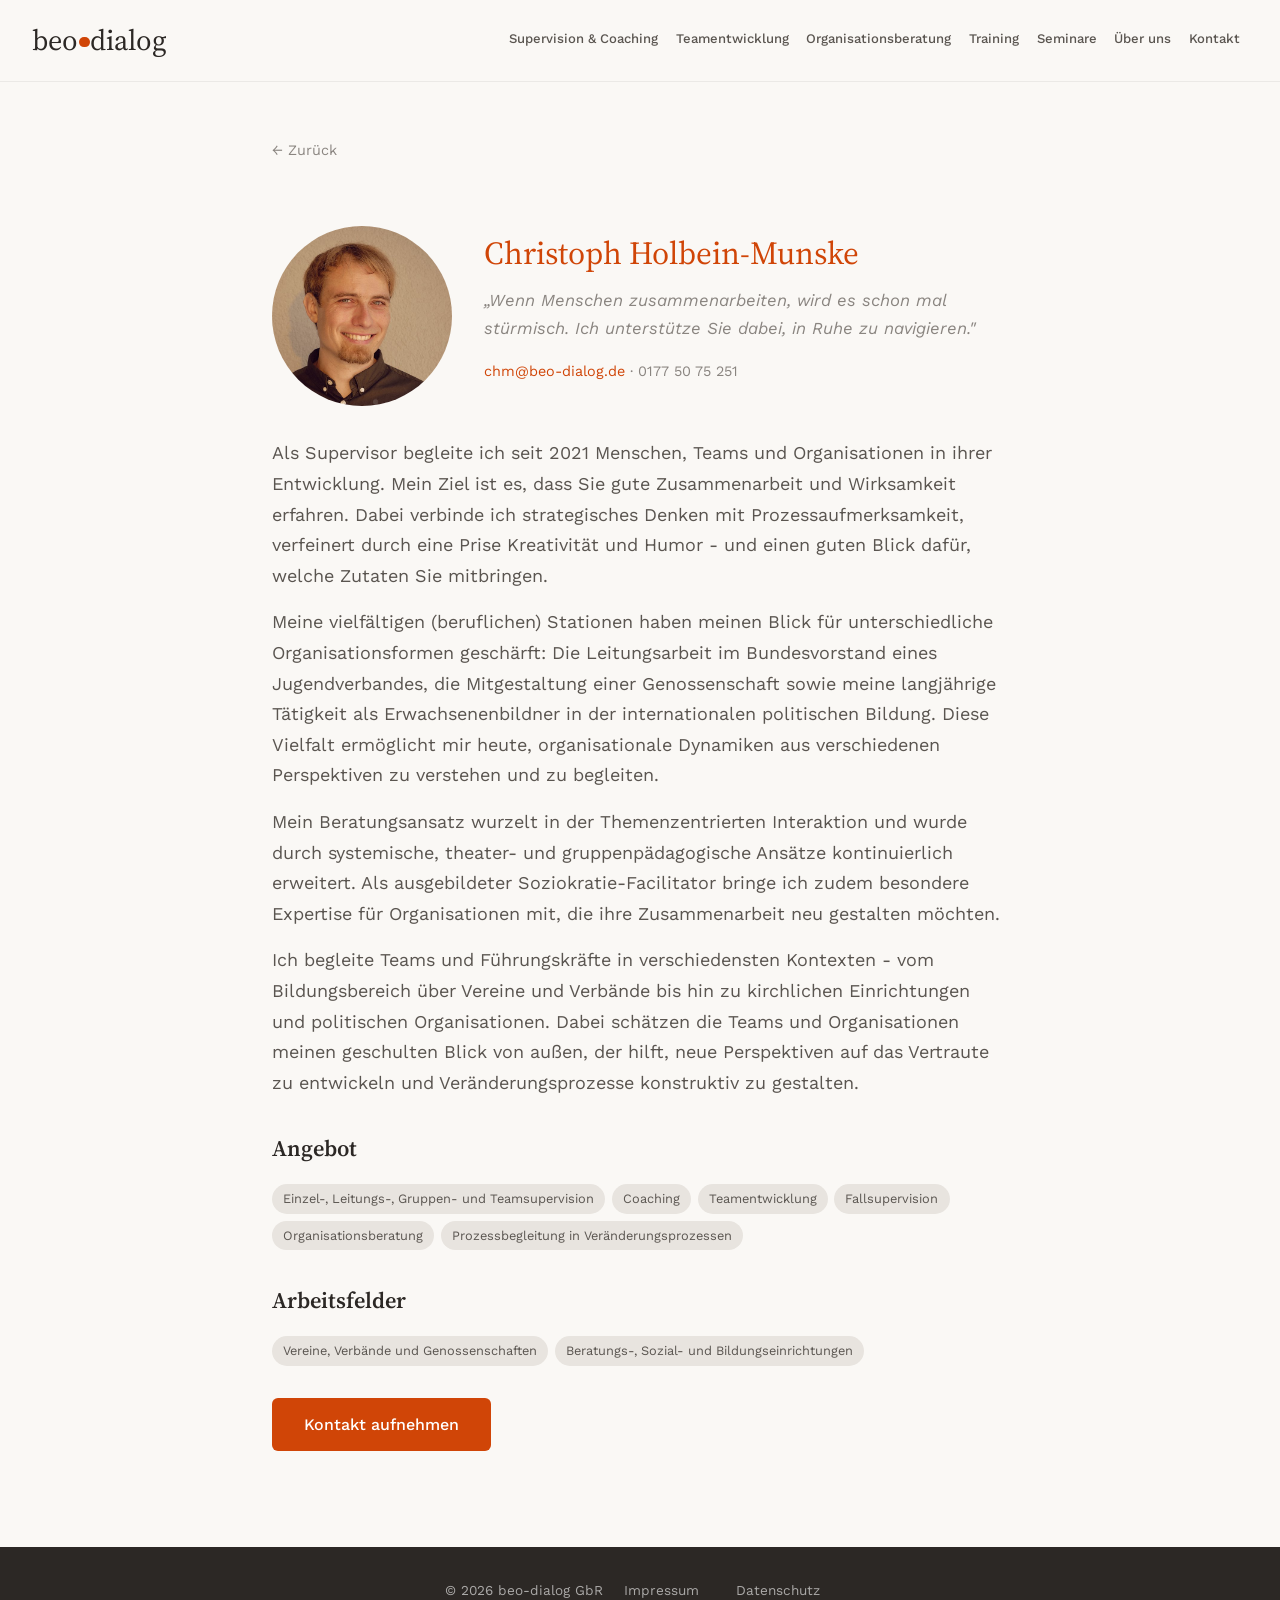
==== commit f6ca51a3: "CTA praesenter, Portraets als eigene Bilddateien" ====
--- a/christoph-holbein-munske.html
+++ b/christoph-holbein-munske.html
@@ -33,7 +33,7 @@
   <div class="subpage-body">
     <div class="profile-hero">
       <div class="profile-photo">
-        <img src="bilder/508_JPG_1500pixel.jpg" alt="Christoph Holbein-Munske">
+        <img src="bilder/portraits/christoph.jpg" alt="Christoph Holbein-Munske">
       </div>
       <div class="profile-intro">
         <div class="profile-name">Christoph Holbein-Munske</div>
--- a/style.css
+++ b/style.css
@@ -266,6 +266,39 @@
 }
 .angebot-hinweis a { color: var(--beo-red); text-decoration: none; border-bottom: 1px solid currentColor; }
 
+/* === CTA-BAND === */
+.cta-band {
+  background: #fff;
+  text-align: center;
+  padding-top: var(--space-lg);
+  padding-bottom: var(--space-lg);
+  border-top: 1px solid var(--warm-gray);
+}
+.cta-frage {
+  font-family: var(--font-display);
+  font-size: clamp(1.3rem, 3vw, 1.8rem);
+  color: var(--text-dark);
+  margin-bottom: var(--space-md);
+}
+.cta-button {
+  display: inline-block;
+  padding: 1rem 2.6rem;
+  background: var(--beo-red);
+  color: #fff;
+  font-size: 1.05rem;
+  font-weight: 500;
+  text-decoration: none;
+  border-radius: 6px;
+  transition: background .2s, transform .2s;
+}
+.cta-button:hover { background: var(--beo-red-dark); transform: translateY(-2px); }
+.cta-hinweis {
+  font-size: .9rem;
+  color: var(--text-light);
+  margin-top: var(--space-sm);
+  margin-bottom: 0;
+}
+
 /* === SPANNUNGSBAND === */
 .spannungsband {
   background: var(--text-dark);
@@ -403,7 +436,22 @@
 .kontakt { background: var(--beo-red); color: #fff; text-align: center; }
 .kontakt h2 { color: #fff; }
 .kontakt p { color: rgba(255,255,255,.9); }
-.kontakt-adresse { line-height: 1.6; }
+.kontakt-button {
+  display: inline-block;
+  margin: var(--space-sm) 0 var(--space-md);
+  padding: 1rem 2.6rem;
+  background: #fff;
+  color: var(--beo-red) !important;
+  font-size: 1.15rem;
+  font-weight: 500;
+  text-decoration: none;
+  border: none !important;
+  border-radius: 6px;
+  box-shadow: 0 4px 20px rgba(0,0,0,.12);
+  transition: transform .2s, box-shadow .2s;
+}
+.kontakt-button:hover { transform: translateY(-2px); box-shadow: 0 8px 28px rgba(0,0,0,.18); }
+.kontakt-adresse { line-height: 1.7; font-size: .95rem; }
 .kontakt a { color: #fff; text-decoration: none; border-bottom: 1px solid rgba(255,255,255,.5); transition: border-color .2s; }
 .kontakt a:hover { border-color: #fff; }
 
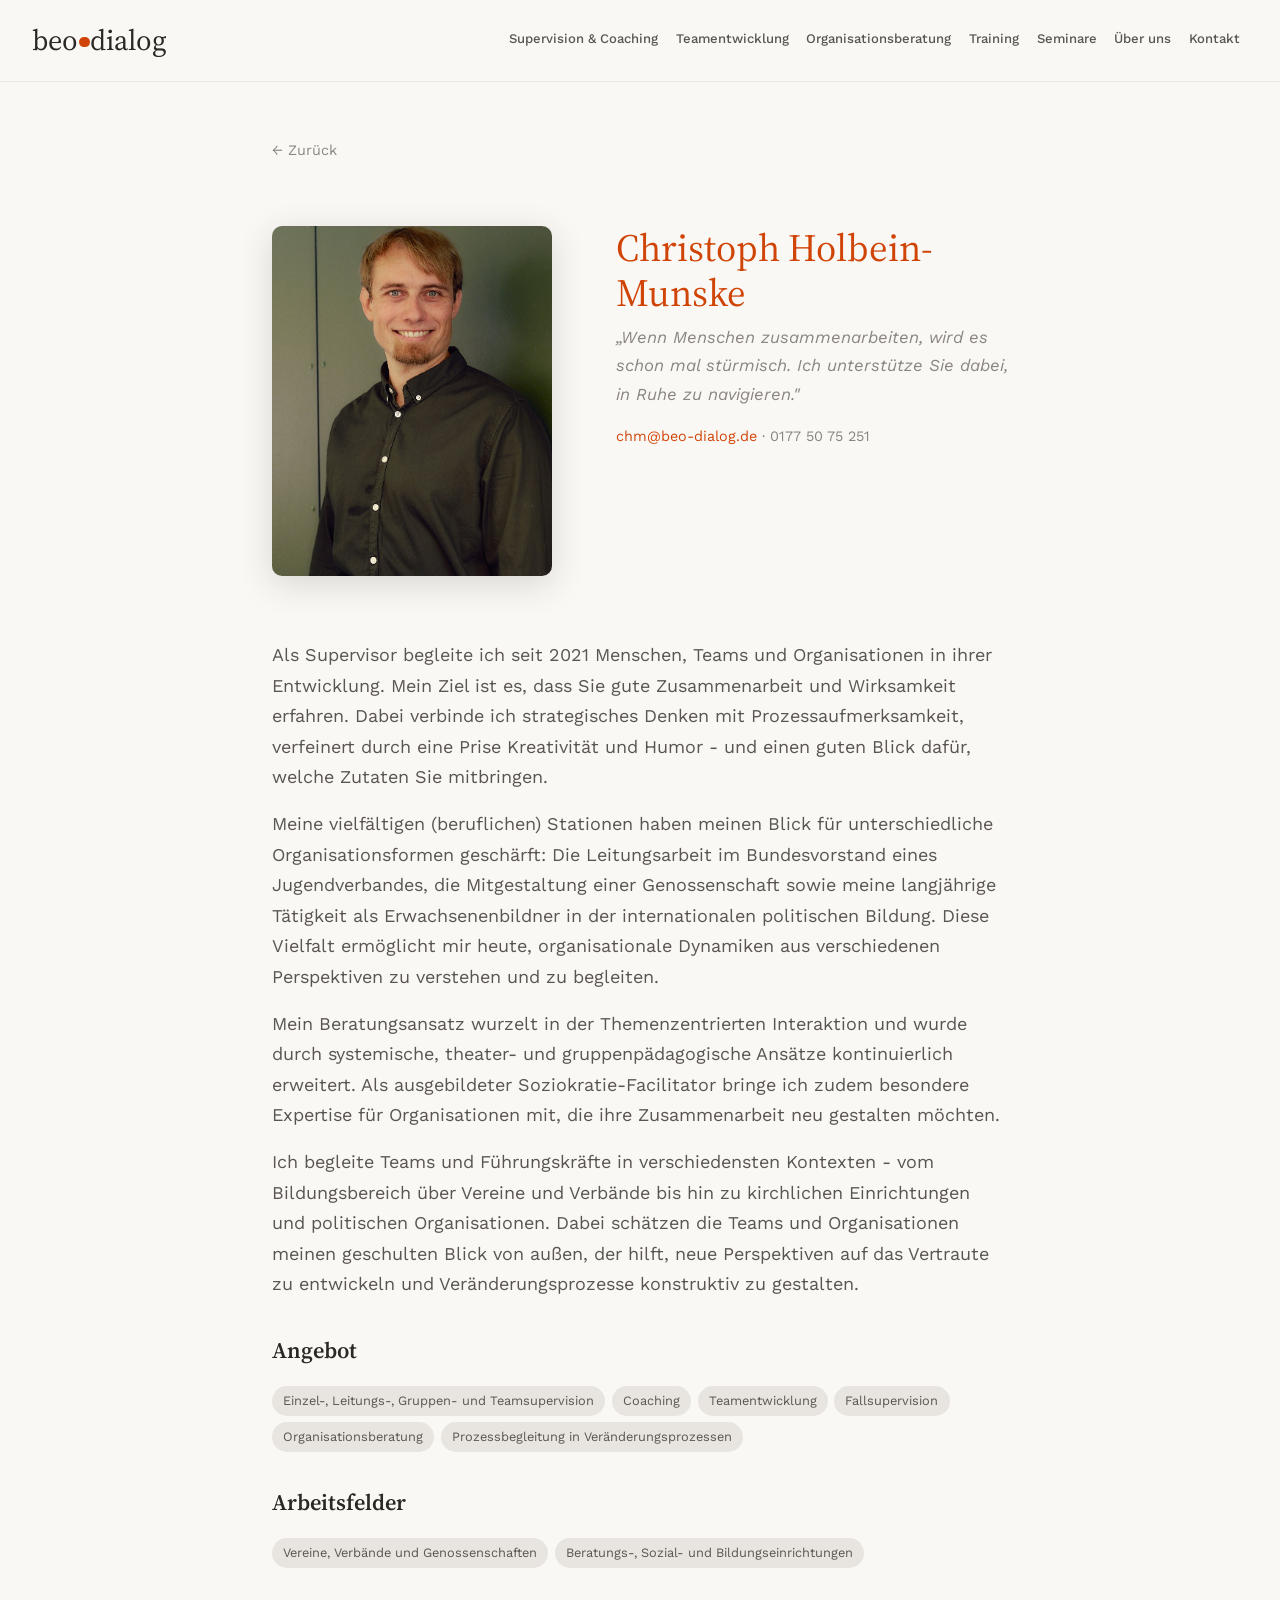
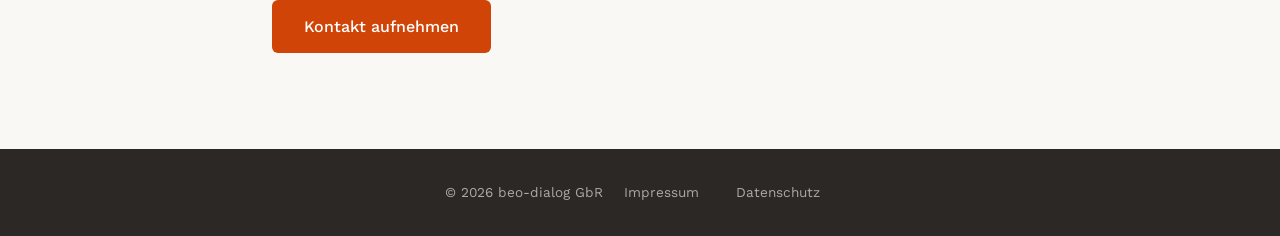
==== commit 24001bf4: "Grosse Portraets auf den Personenseiten, neues Kreisbild fuer Paul" ====
--- a/christoph-holbein-munske.html
+++ b/christoph-holbein-munske.html
@@ -33,7 +33,7 @@
   <div class="subpage-body">
     <div class="profile-hero">
       <div class="profile-photo">
-        <img src="bilder/portraits/christoph.jpg" alt="Christoph Holbein-Munske">
+        <img src="bilder/gross/christoph.jpg" alt="Christoph Holbein-Munske">
       </div>
       <div class="profile-intro">
         <div class="profile-name">Christoph Holbein-Munske</div>
--- a/style.css
+++ b/style.css
@@ -548,29 +548,31 @@
 
 /* === PERSONEN-PROFILE === */
 .profile-hero {
-  display: flex;
-  gap: var(--space-md);
-  align-items: flex-start;
-  margin-bottom: var(--space-md);
+  display: grid;
+  grid-template-columns: 38% 1fr;
+  gap: var(--space-lg);
+  align-items: start;
+  margin-bottom: var(--space-lg);
 }
 .profile-photo {
-  width: 180px; height: 180px;
-  border-radius: 50%;
+  border-radius: 10px;
   background: var(--warm-gray);
-  flex-shrink: 0;
-  display: flex;
-  align-items: center;
-  justify-content: center;
   overflow: hidden;
-}
-.profile-photo img { width: 100%; height: 100%; object-fit: cover; }
-.profile-intro { flex: 1; }
+  box-shadow: 0 8px 34px rgba(44,40,37,.16);
+}
+.profile-photo img {
+  display: block;
+  width: 100%;
+  aspect-ratio: 4 / 5;
+  object-fit: cover;
+}
 .profile-name {
   font-family: var(--font-display);
-  font-size: 2rem;
+  font-size: 2.4rem;
   font-weight: 400;
+  line-height: 1.15;
   color: var(--beo-red);
-  margin-bottom: .3rem;
+  margin-bottom: .5rem;
 }
 .profile-claim {
   font-style: italic;
@@ -650,6 +652,6 @@
   .spannungen-list { flex-direction: column; align-items: flex-start; text-align: left; }
   .spannungsband { text-align: left; }
   .spannungsband-intro { margin-left: 0; }
-  .profile-hero { flex-direction: column; align-items: center; text-align: center; }
-  .profile-photo { width: 150px; height: 150px; }
-}
+  .profile-hero { grid-template-columns: 1fr; gap: var(--space-md); }
+  .profile-name { font-size: 2rem; }
+}
